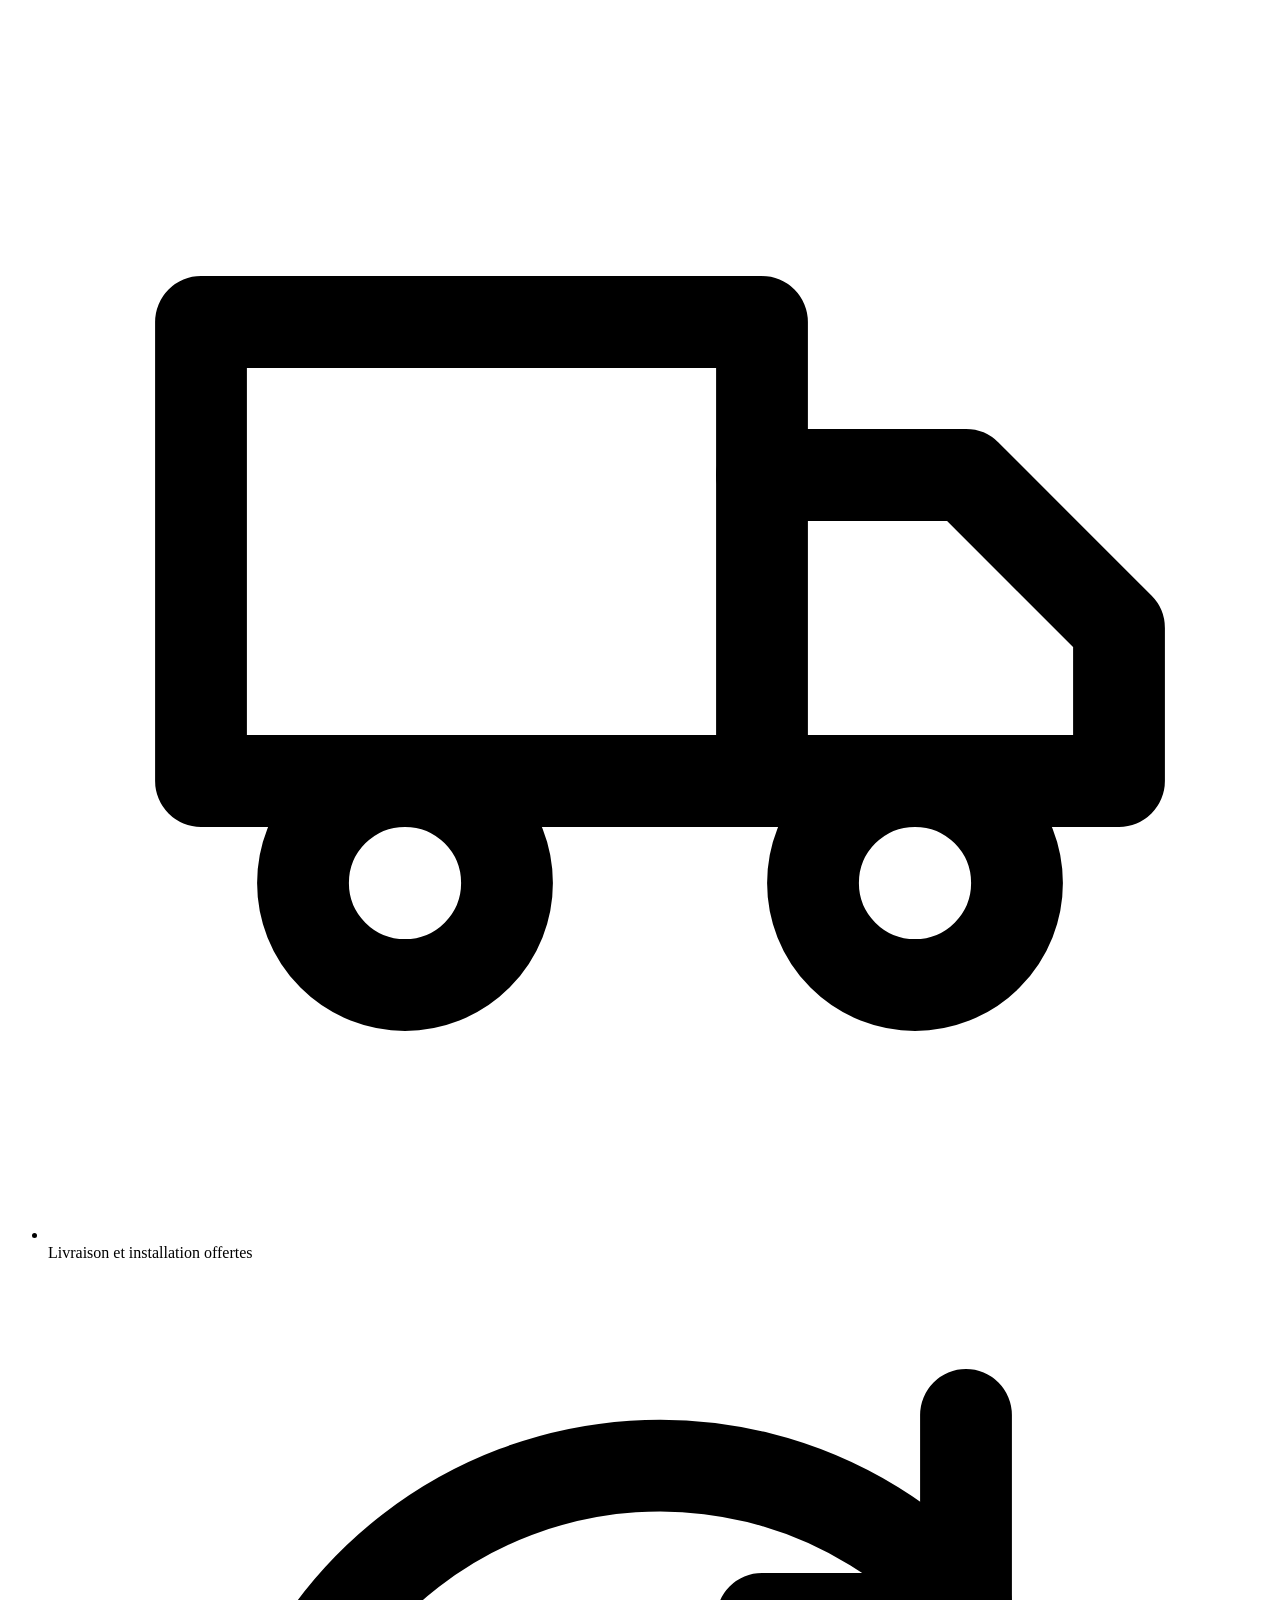
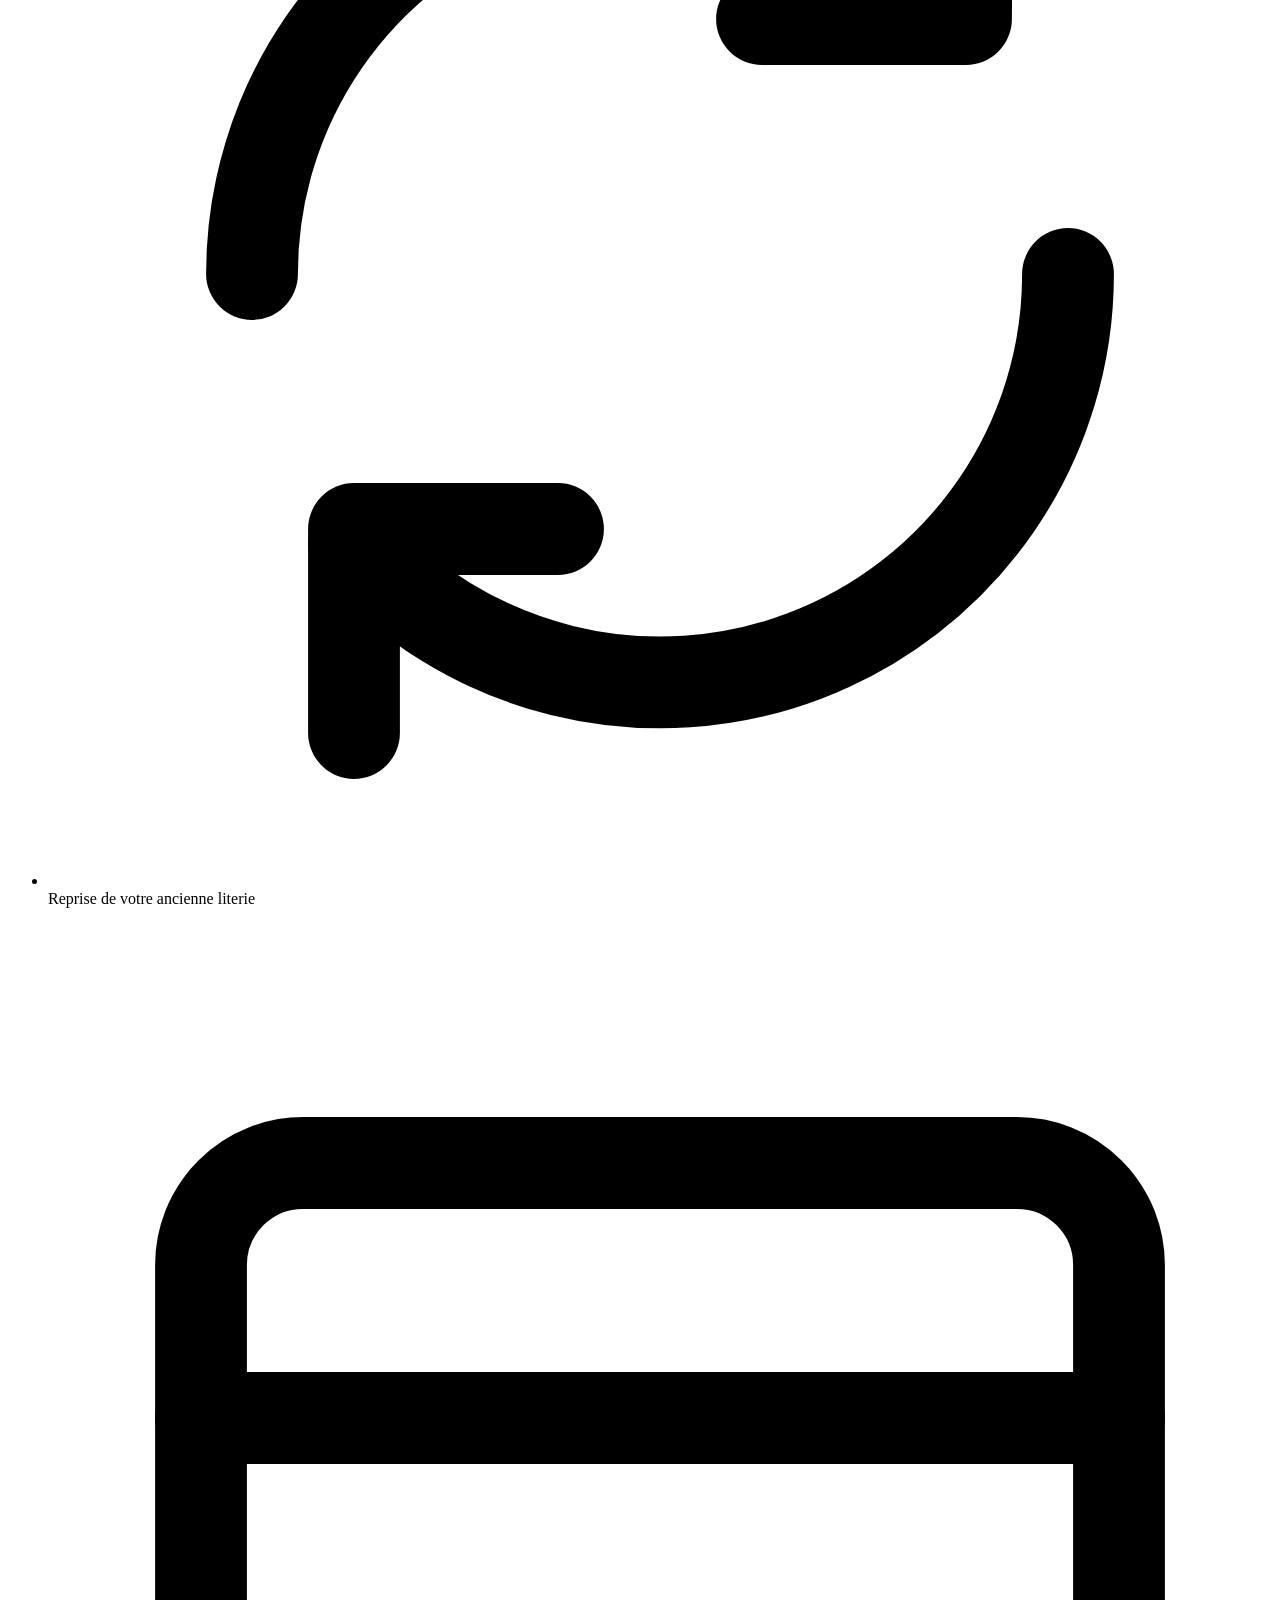
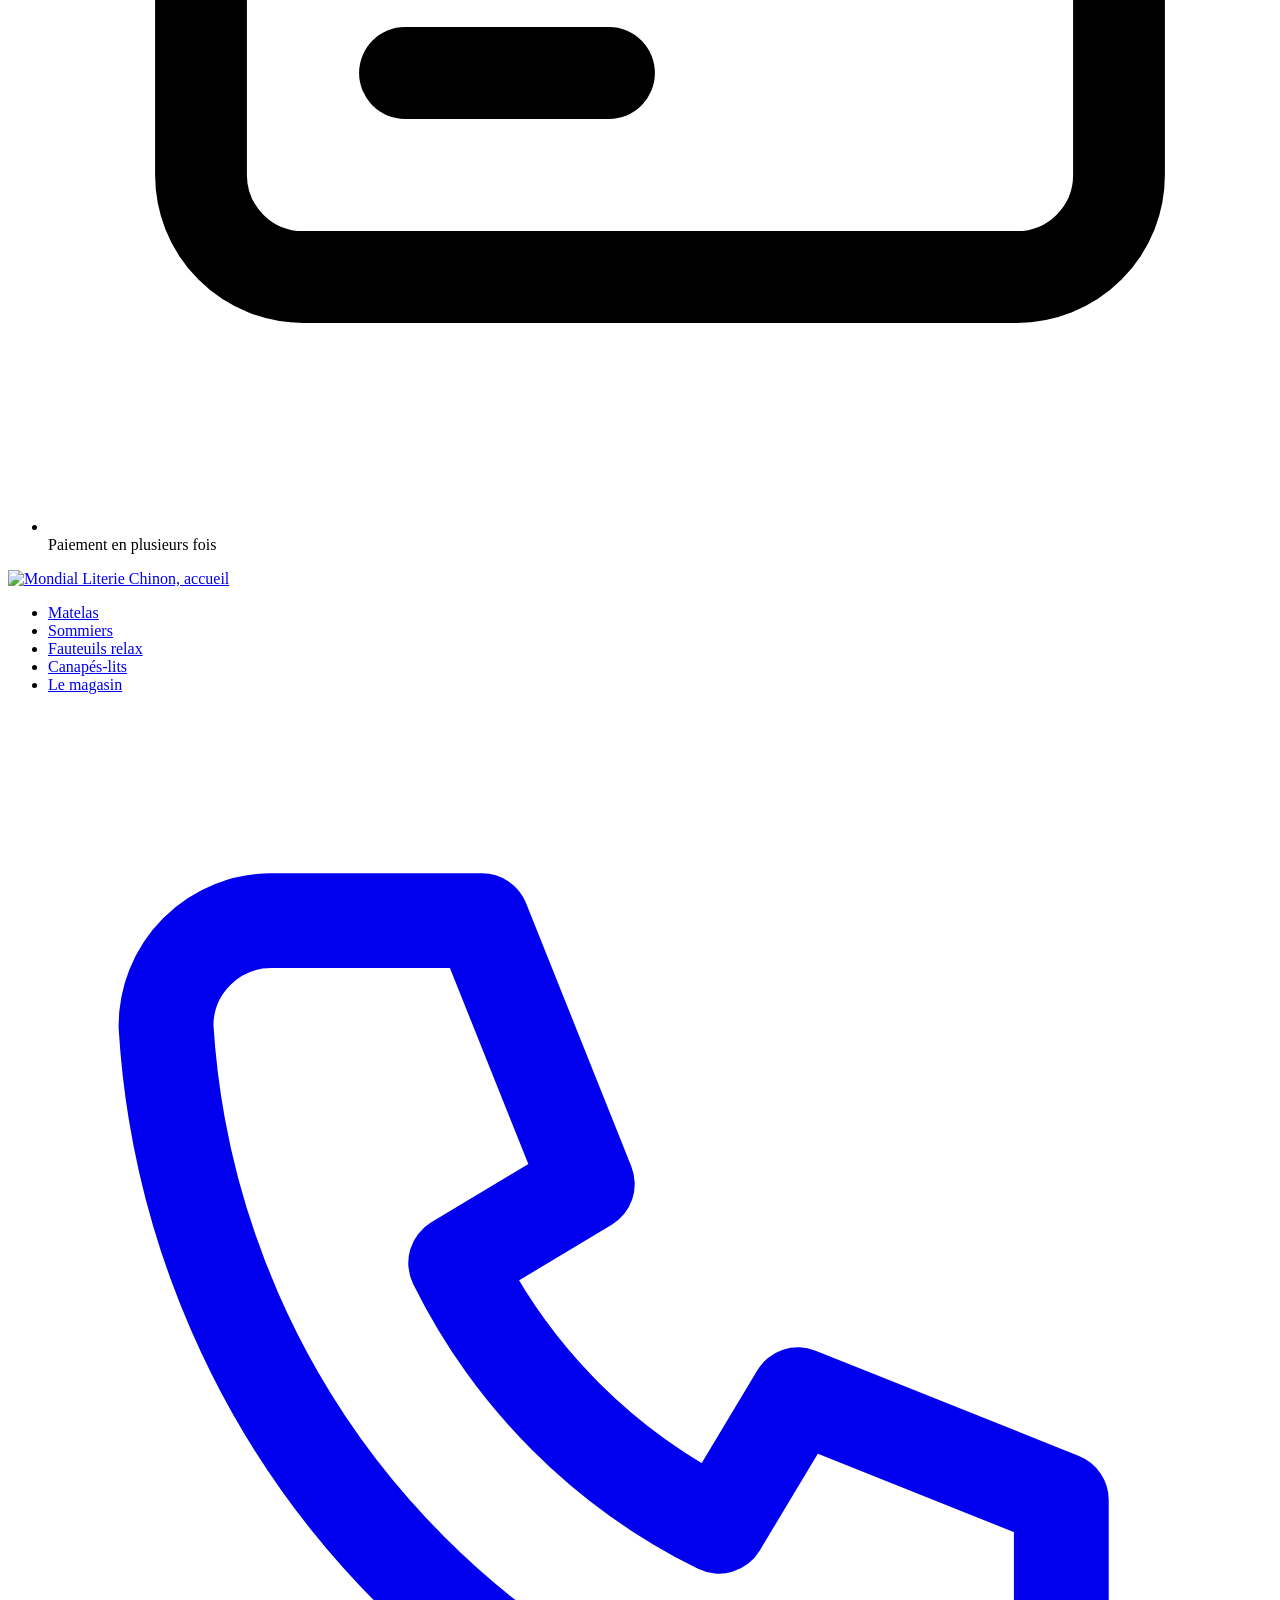
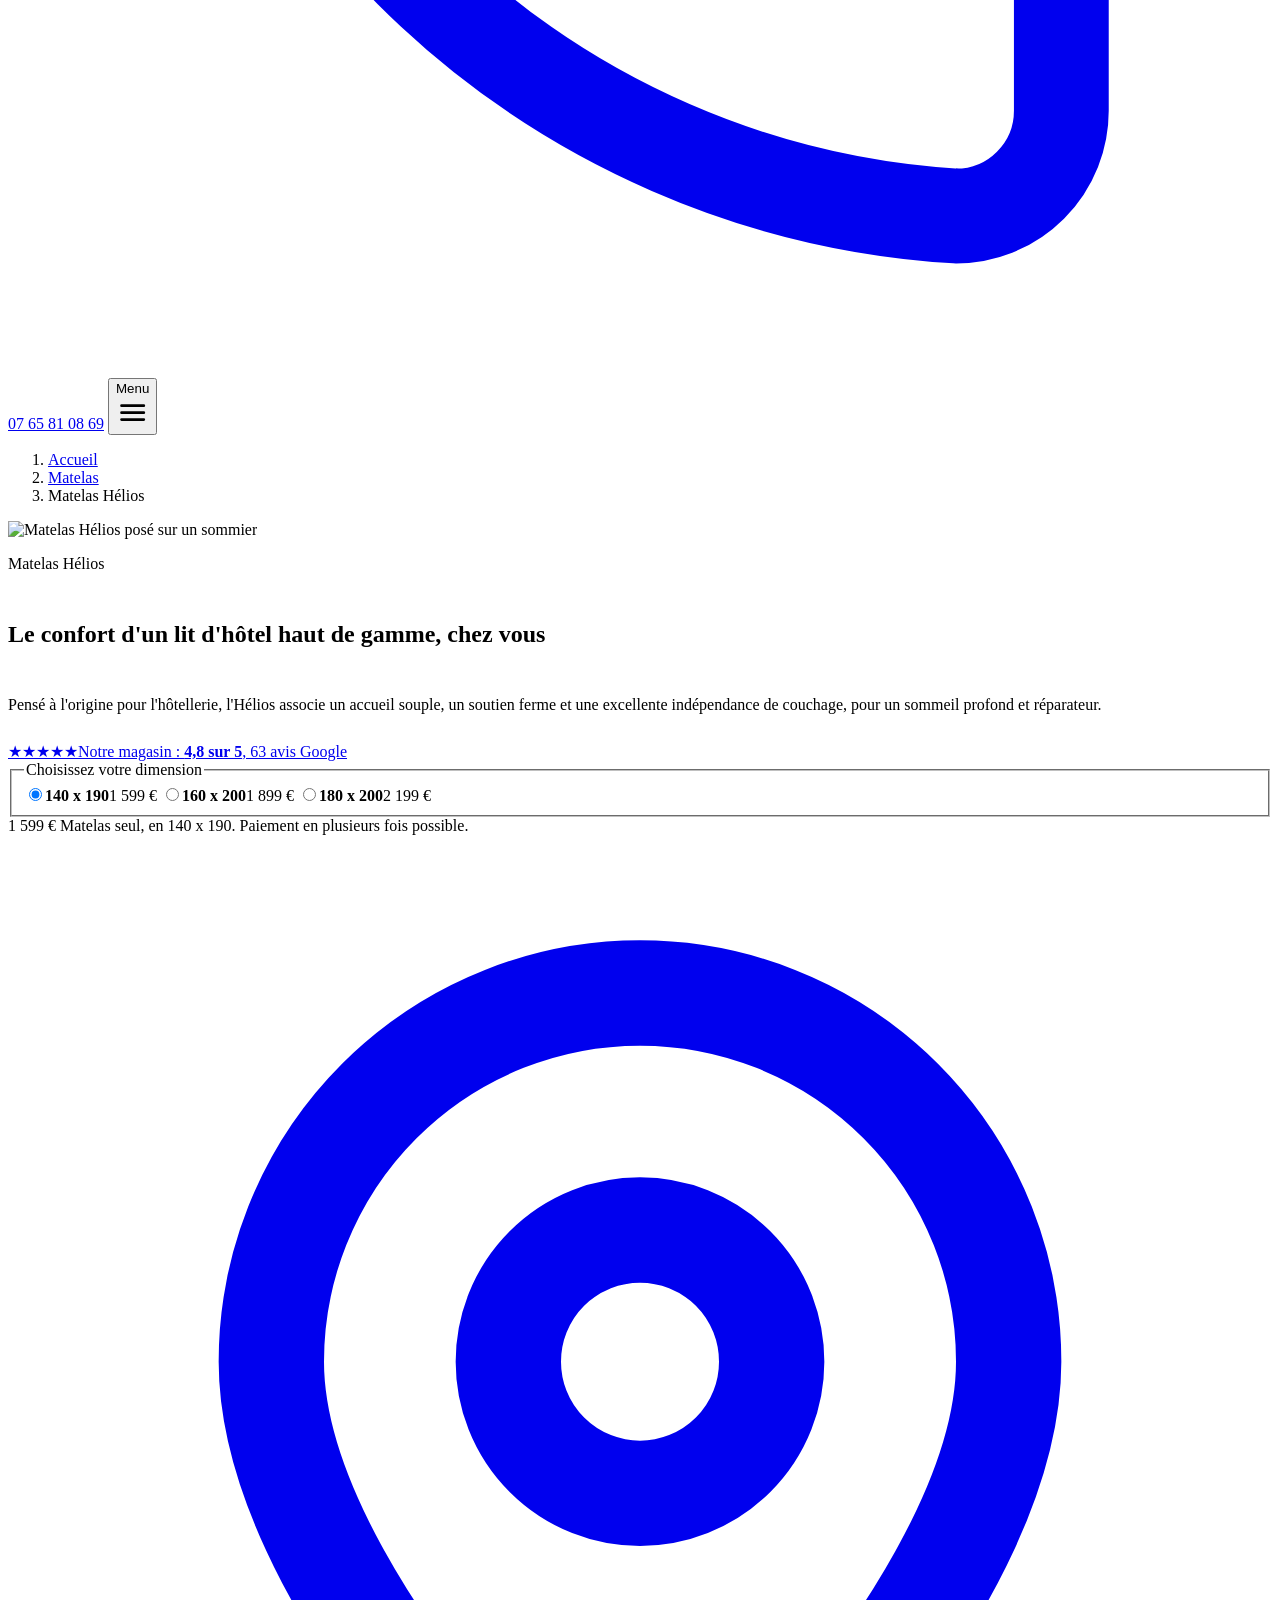
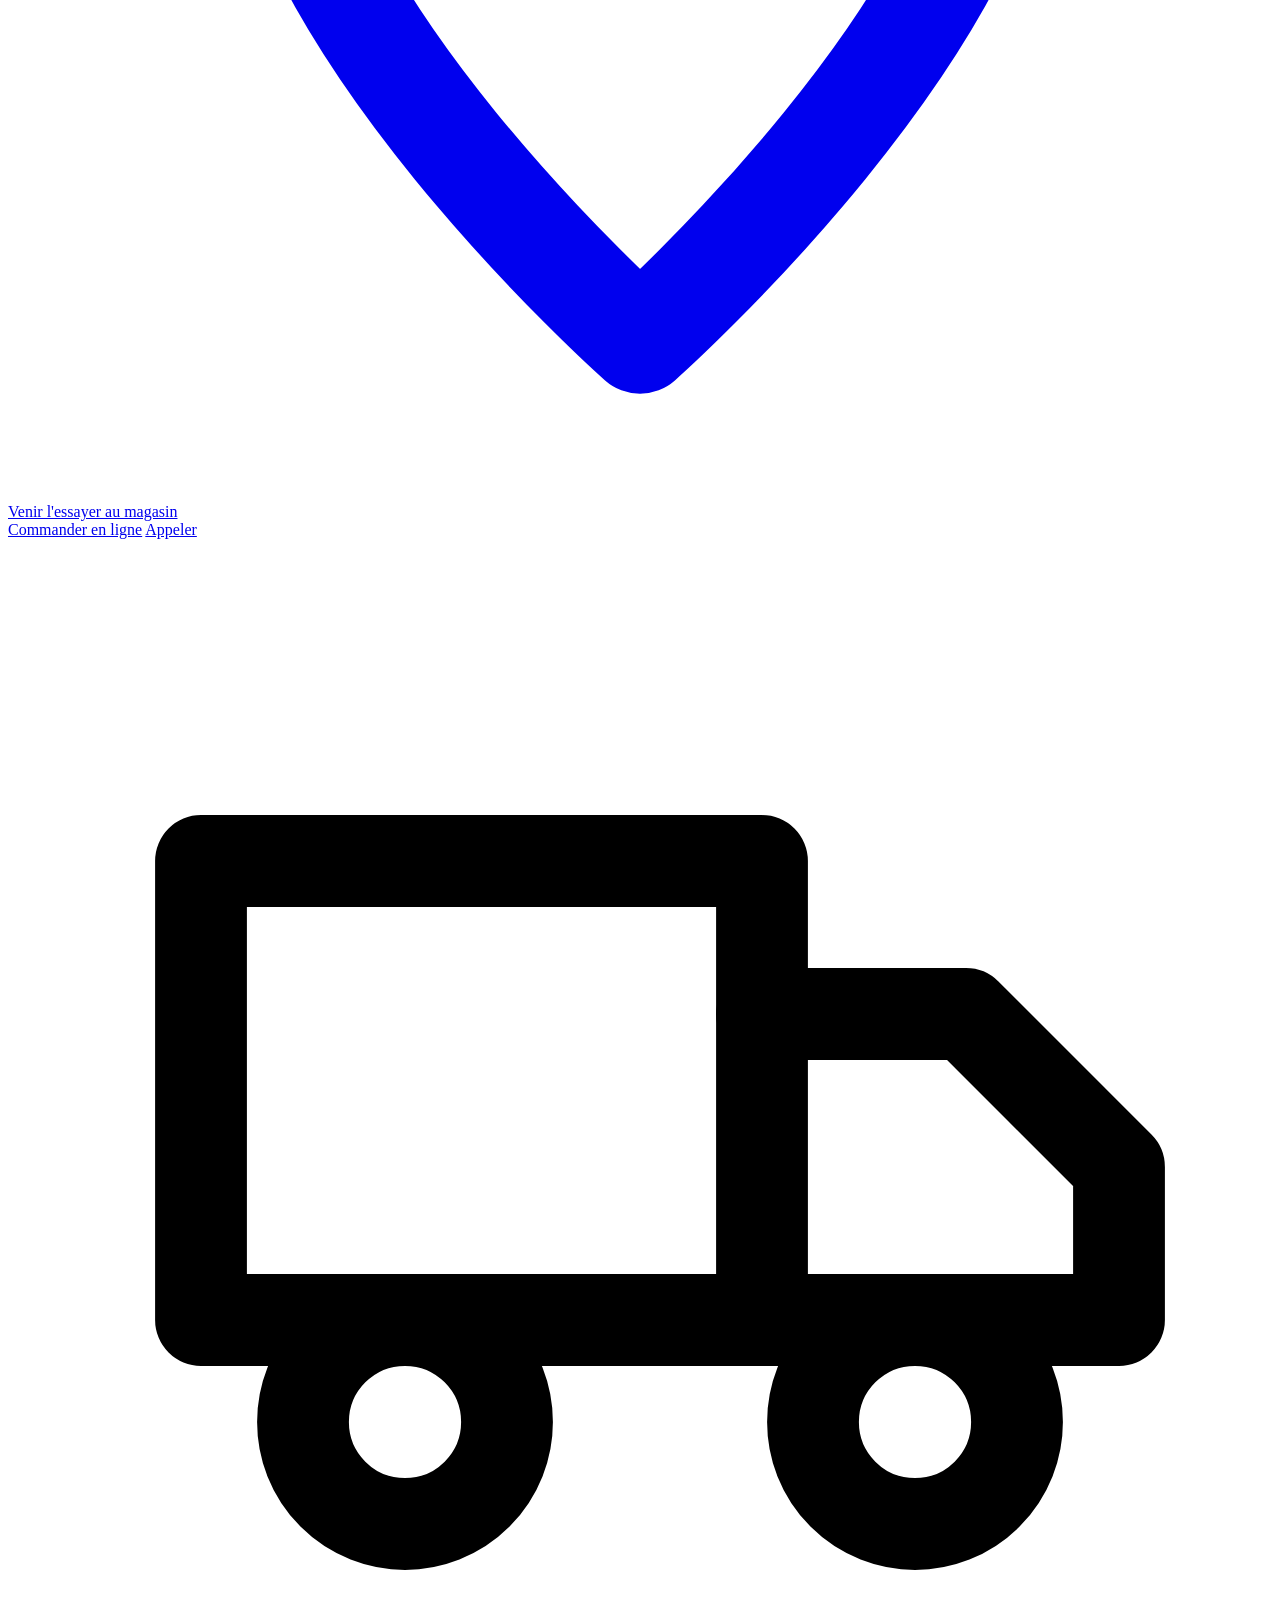
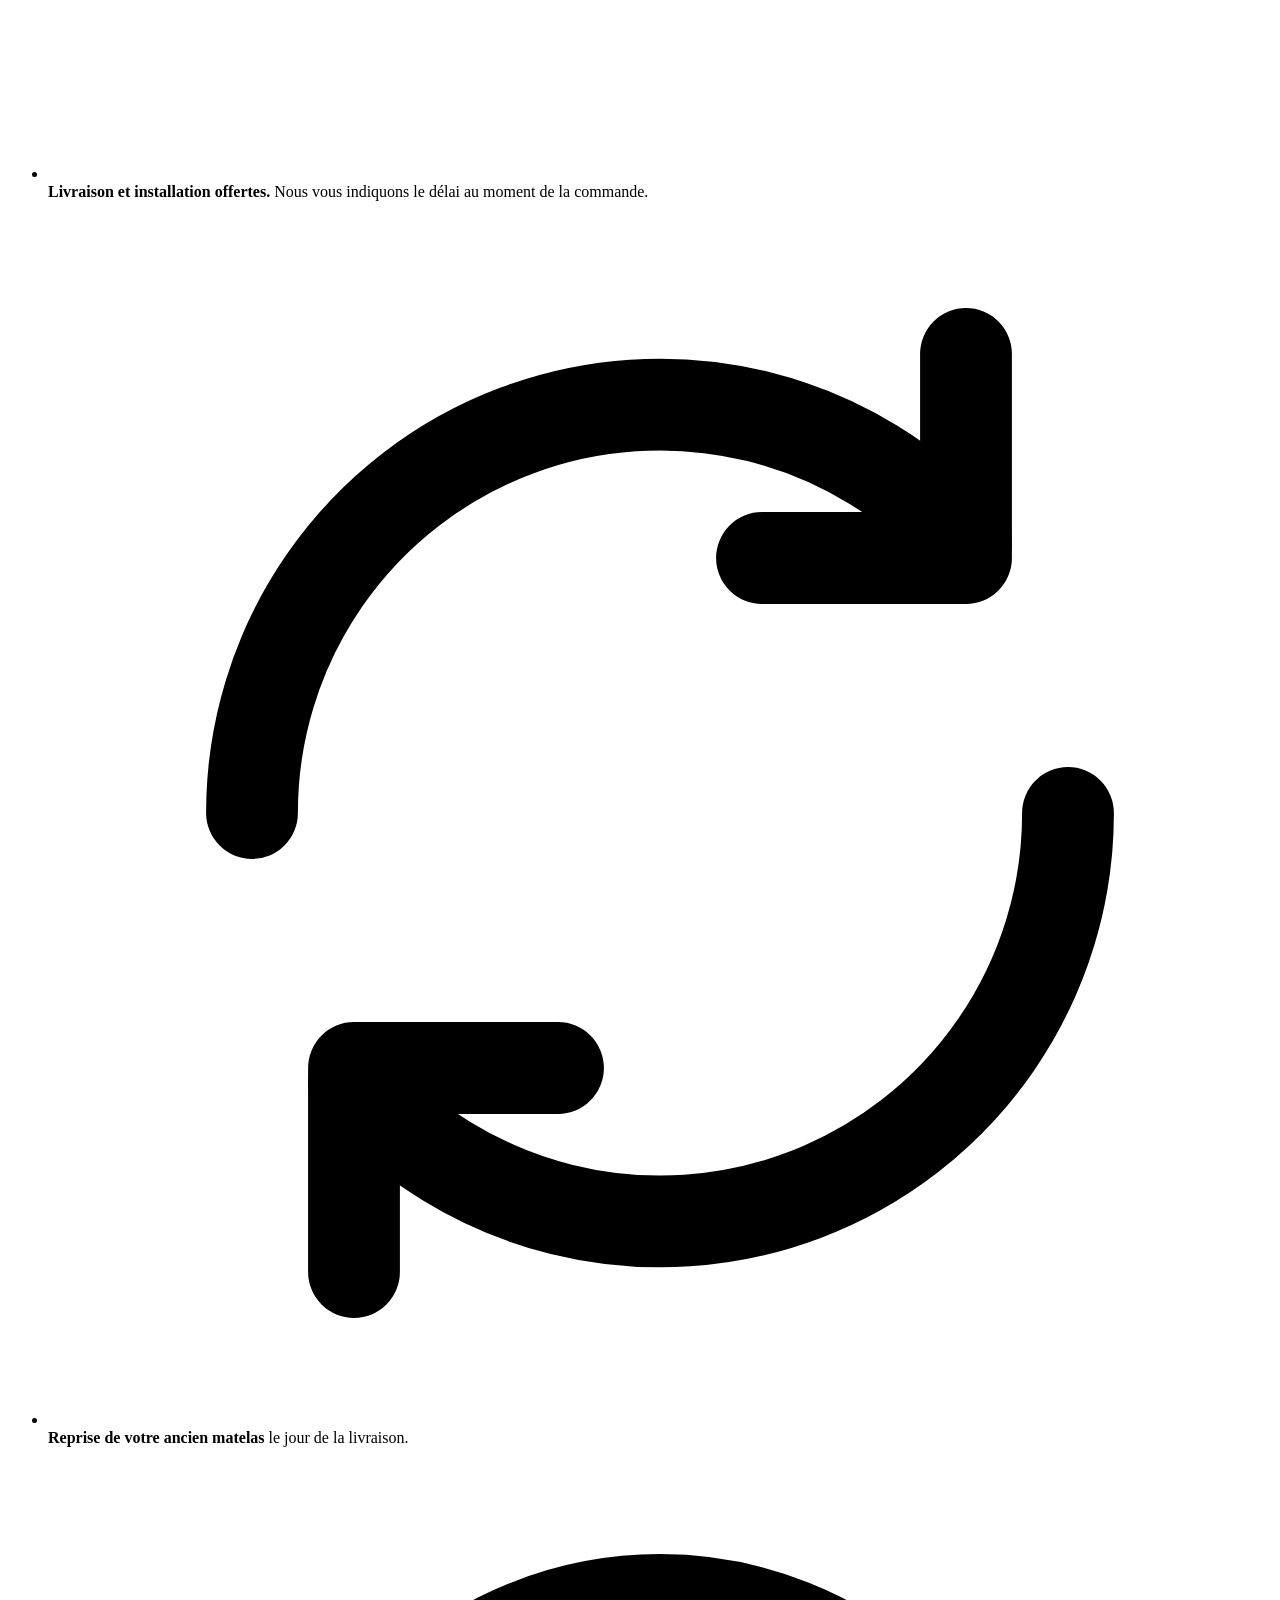
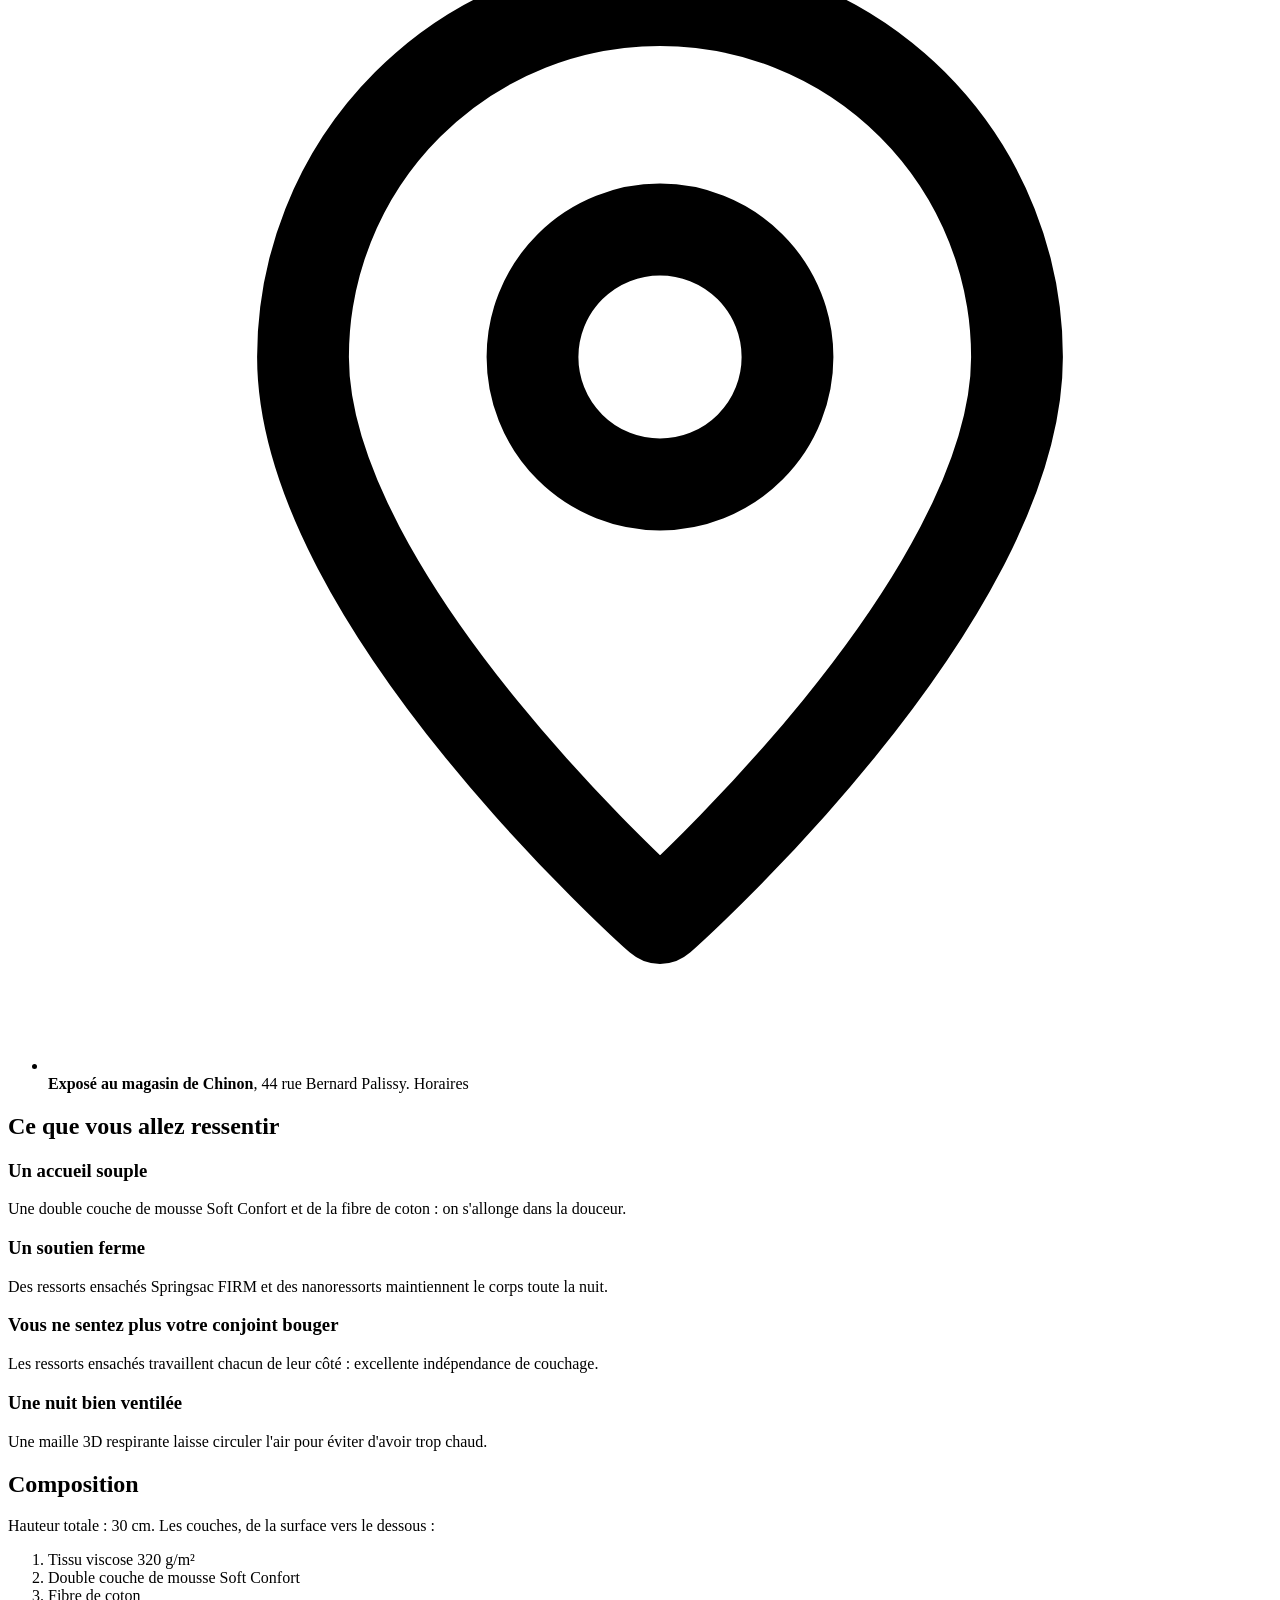
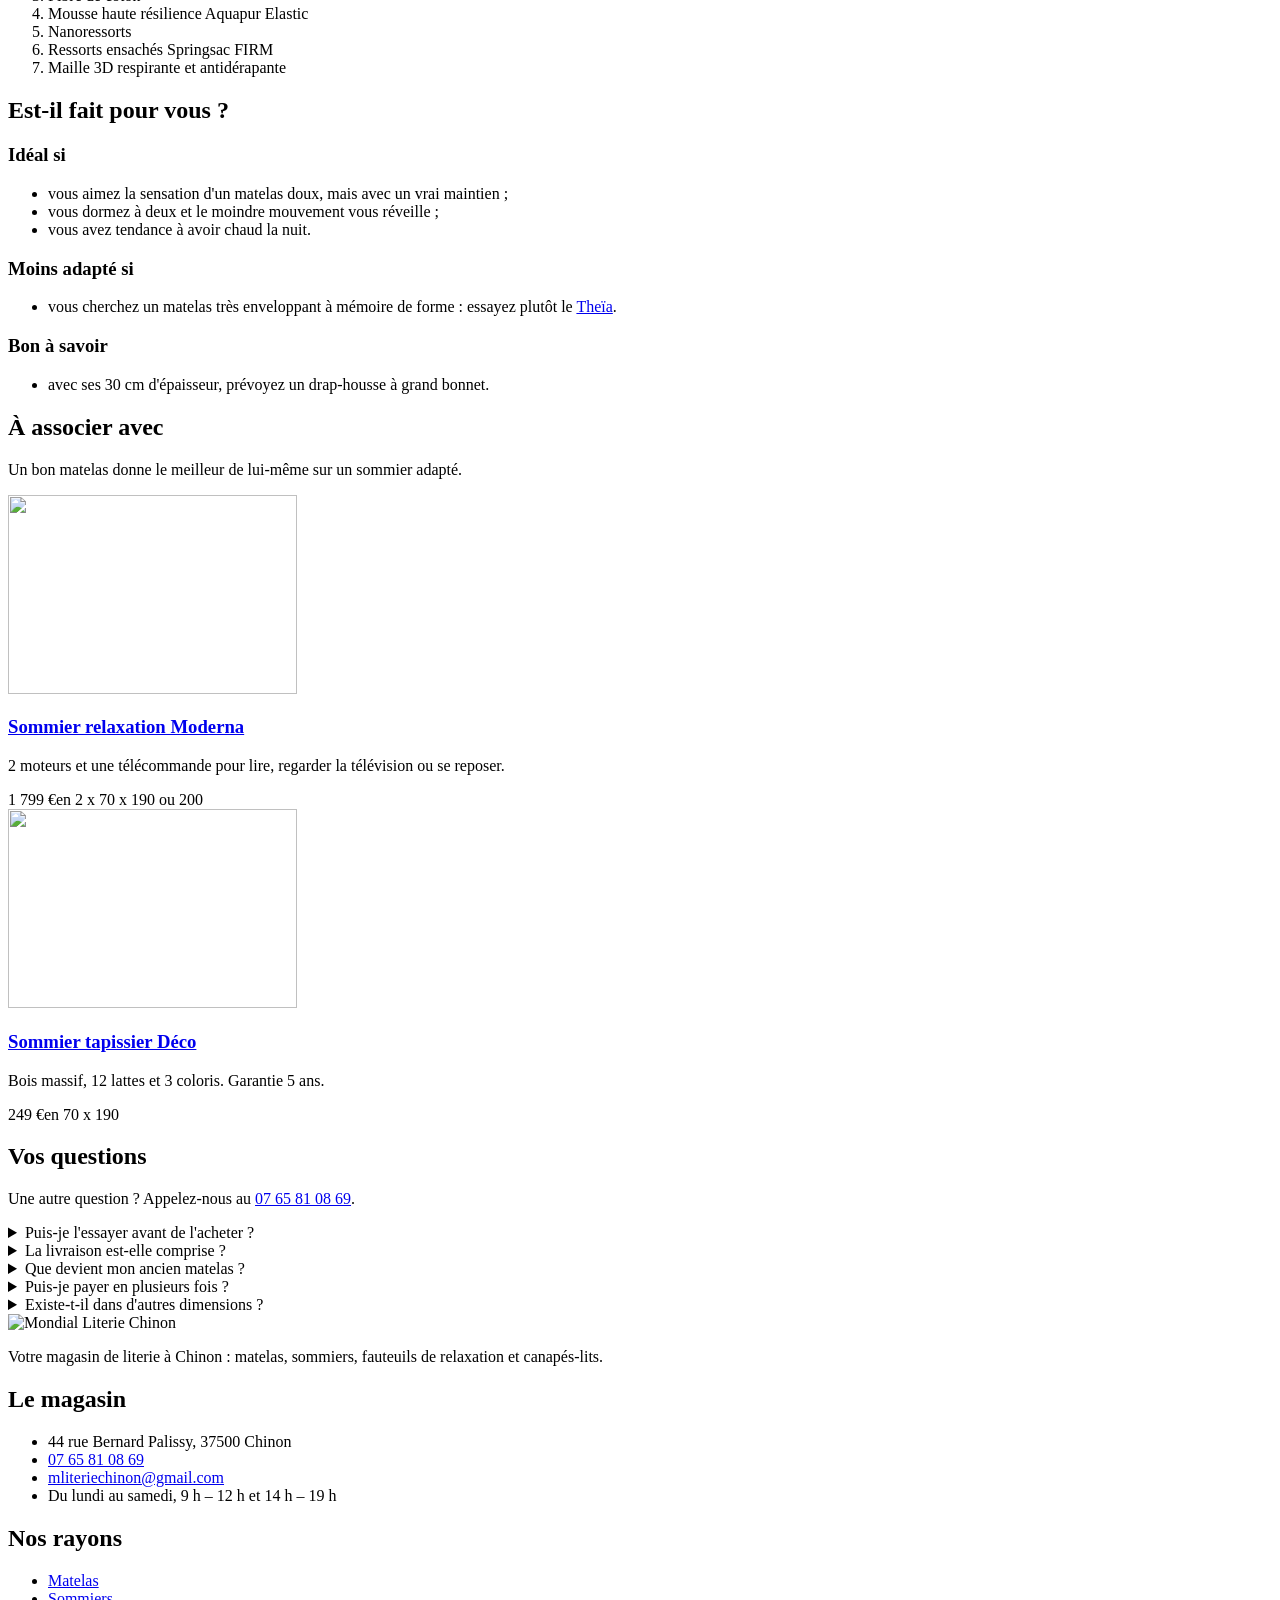
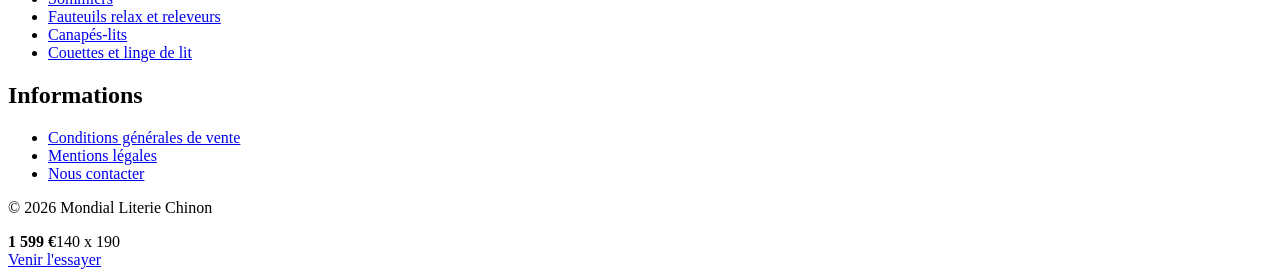
==== matelas-helios.html @ 8c37b0f3 "Add files via upload" ====
<!doctype html>
<html lang="fr">
<head>
  <meta charset="utf-8">
  <meta name="viewport" content="width=device-width, initial-scale=1">
  <meta name="robots" content="noindex, nofollow">
  <title>Matelas Hélios : le confort d'un lit d'hôtel, à essayer à Chinon | Mondial Literie Chinon</title>
  <meta name="description" content="Matelas Hélios à ressorts ensachés, 30 cm : accueil souple, soutien ferme, excellente indépendance de couchage. À essayer au magasin de Chinon, livraison et installation offertes.">
  <link rel="icon" href="https://www.mondial-literie.fr/modules/tvcmsmegamenu/views/img/icons/5d94aff6266bec62dc3b175588d42fe79841ee01_etoile_ml.png">
  <link rel="preconnect" href="https://fonts.googleapis.com">
  <link rel="preconnect" href="https://fonts.gstatic.com" crossorigin>
  <link href="https://fonts.googleapis.com/css2?family=Figtree:wght@400;500;600;700;800&display=swap" rel="stylesheet">
  <link rel="preload" as="image" href="https://www.mondial-literie.fr/79-large_default/helios.jpg">
  <link rel="stylesheet" href="assets/style.css">
</head>
<body>

<div class="bandeau">
  <ul>
    <li><svg viewBox="0 0 24 24" fill="none" stroke="currentColor" stroke-width="1.8" stroke-linecap="round" stroke-linejoin="round" aria-hidden="true"><path d="M3 6h11v9H3z"/><path d="M14 9h4l3 3v3h-7"/><circle cx="7" cy="17" r="2"/><circle cx="17" cy="17" r="2"/></svg>Livraison et installation offertes</li>
    <li><svg viewBox="0 0 24 24" fill="none" stroke="currentColor" stroke-width="1.8" stroke-linecap="round" stroke-linejoin="round" aria-hidden="true"><path d="M4 12a8 8 0 0 1 14-5.3"/><path d="M18 3v4h-4"/><path d="M20 12a8 8 0 0 1-14 5.3"/><path d="M6 21v-4h4"/></svg>Reprise de votre ancienne literie</li>
    <li><svg viewBox="0 0 24 24" fill="none" stroke="currentColor" stroke-width="1.8" stroke-linecap="round" stroke-linejoin="round" aria-hidden="true"><rect x="3" y="5" width="18" height="14" rx="2"/><path d="M3 10h18"/><path d="M7 15h4"/></svg>Paiement en plusieurs fois</li>
  </ul>
</div>

<header class="entete">
  <div class="conteneur">
    <a class="logo" href="index.html"><img src="https://www.mondial-literie.fr/img/logo-1766829111.jpg" alt="Mondial Literie Chinon, accueil" width="98" height="50"></a>
    <nav class="nav" id="nav-principale" aria-label="Navigation principale">
      <ul>
        <li><a href="matelas.html" aria-current="page">Matelas</a></li>
        <li><a href="index.html#univers">Sommiers</a></li>
        <li><a href="index.html#univers">Fauteuils relax</a></li>
        <li><a href="index.html#univers">Canapés-lits</a></li>
        <li><a href="index.html#magasin">Le magasin</a></li>
      </ul>
    </nav>
    <a class="entete__tel" href="tel:+33765810869"><svg viewBox="0 0 24 24" fill="none" stroke="currentColor" stroke-width="1.8" stroke-linecap="round" stroke-linejoin="round" aria-hidden="true"><path d="M5 4h4l2 5-2.5 1.5a11 11 0 0 0 5 5L15 13l5 2v4a2 2 0 0 1-2 2A16 16 0 0 1 3 6a2 2 0 0 1 2-2"/></svg>07 65 81 08 69</a>
    <button class="entete__menu" type="button" aria-expanded="false" aria-controls="nav-principale"><span class="sr-only">Menu</span><svg viewBox="0 0 24 24" fill="none" stroke="currentColor" stroke-width="2" stroke-linecap="round" aria-hidden="true"><path d="M4 7h16M4 12h16M4 17h16"/></svg></button>
  </div>
</header>

<main>
  <section class="fiche">
    <div class="conteneur">
      <nav class="fil" aria-label="Fil d'Ariane"><ol><li><a href="index.html">Accueil</a></li><li><a href="matelas.html">Matelas</a></li><li aria-current="page">Matelas Hélios</li></ol></nav>

      <div class="fiche__grille">
        <div class="fiche__visuel">
          <img src="https://www.mondial-literie.fr/79-large_default/helios.jpg" alt="Matelas Hélios posé sur un sommier" width="800" height="800" fetchpriority="high">
        </div>

        <div class="fiche__achat">
          <div style="display:grid; gap:12px">
            <p class="fiche__nom">Matelas Hélios</p>
            <h1>Le confort d'un lit d'hôtel haut de gamme, chez vous</h1>
            <p class="fiche__resume">Pensé à l'origine pour l'hôtellerie, l'Hélios associe un accueil souple, un soutien ferme et une excellente indépendance de couchage, pour un sommeil profond et réparateur.</p>
            <a class="note" href="https://www.google.com/maps/search/?api=1&amp;query=Mondial+Literie+Chinon&amp;query_place_id=ChIJGQJpkeFB_UcRWI64xJ6NoHA" target="_blank" rel="noopener"><span class="note__etoiles" aria-hidden="true">★★★★★</span><span>Notre magasin : <strong>4,8 sur 5</strong>, 63 avis Google</span></a>
          </div>

          <fieldset class="tailles">
            <legend>Choisissez votre dimension</legend>
            <div class="tailles__liste">
              <label><input type="radio" name="taille" value="140 x 190" data-prix="1 599 €" data-url="https://www.mondial-literie.fr/matelas/40-391-helios.html#/1-dimensions-140_x_190" checked><strong>140 x 190</strong><span>1&nbsp;599&nbsp;€</span></label>
              <label><input type="radio" name="taille" value="160 x 200" data-prix="1 899 €" data-url="https://www.mondial-literie.fr/matelas/40-392-helios.html#/14-dimensions-160_x_200"><strong>160 x 200</strong><span>1&nbsp;899&nbsp;€</span></label>
              <label><input type="radio" name="taille" value="180 x 200" data-prix="2 199 €" data-url="https://www.mondial-literie.fr/matelas/40-393-helios.html#/16-dimensions-180_x_200"><strong>180 x 200</strong><span>2&nbsp;199&nbsp;€</span></label>
            </div>
          </fieldset>

          <div class="fiche__prix">
            <span class="prix" data-prix-affiche>1&nbsp;599&nbsp;€</span>
            <span class="prix-mention">Matelas seul, en <span data-taille-affichee>140 x 190</span>. Paiement en plusieurs fois possible.</span>
          </div>

          <div class="fiche__actions">
            <a class="btn btn--etoile btn--plein" href="https://www.google.com/maps/search/?api=1&amp;query=Mondial+Literie+Chinon&amp;query_place_id=ChIJGQJpkeFB_UcRWI64xJ6NoHA" target="_blank" rel="noopener"><svg viewBox="0 0 24 24" fill="none" stroke="currentColor" stroke-width="2" stroke-linecap="round" stroke-linejoin="round" aria-hidden="true"><path d="M12 21s-7-6.2-7-11a7 7 0 0 1 14 0c0 4.8-7 11-7 11z"/><circle cx="12" cy="10" r="2.5"/></svg>Venir l'essayer au magasin</a>
            <div class="fiche__actions-ligne">
              <a class="btn btn--nuit" data-commander href="https://www.mondial-literie.fr/matelas/40-391-helios.html#/1-dimensions-140_x_190">Commander en ligne</a>
              <a class="btn btn--contour" href="tel:+33765810869">Appeler</a>
            </div>
          </div>

          <ul class="garanties">
            <li><svg viewBox="0 0 24 24" fill="none" stroke="currentColor" stroke-width="1.8" stroke-linecap="round" stroke-linejoin="round" aria-hidden="true"><path d="M3 6h11v9H3z"/><path d="M14 9h4l3 3v3h-7"/><circle cx="7" cy="17" r="2"/><circle cx="17" cy="17" r="2"/></svg><span><strong>Livraison et installation offertes.</strong> Nous vous indiquons le délai au moment de la commande.</span></li>
            <li><svg viewBox="0 0 24 24" fill="none" stroke="currentColor" stroke-width="1.8" stroke-linecap="round" stroke-linejoin="round" aria-hidden="true"><path d="M4 12a8 8 0 0 1 14-5.3"/><path d="M18 3v4h-4"/><path d="M20 12a8 8 0 0 1-14 5.3"/><path d="M6 21v-4h4"/></svg><span><strong>Reprise de votre ancien matelas</strong> le jour de la livraison.</span></li>
            <li><svg viewBox="0 0 24 24" fill="none" stroke="currentColor" stroke-width="1.8" stroke-linecap="round" stroke-linejoin="round" aria-hidden="true"><path d="M12 21s-7-6.2-7-11a7 7 0 0 1 14 0c0 4.8-7 11-7 11z"/><circle cx="12" cy="10" r="2.5"/></svg><span><strong>Exposé au magasin de Chinon</strong>, 44 rue Bernard Palissy. <span class="statut" data-statut>Horaires</span></span></li>
          </ul>
        </div>
      </div>
    </div>
  </section>

  <section class="section section--drap" aria-labelledby="titre-ressenti">
    <div class="conteneur">
      <div class="entete-section">
        <h2 id="titre-ressenti">Ce que vous allez ressentir</h2>
      </div>
      <div class="ressentis">
        <div class="ressenti">
          <h3>Un accueil souple</h3>
          <p>Une double couche de mousse Soft Confort et de la fibre de coton : on s'allonge dans la douceur.</p>
        </div>
        <div class="ressenti">
          <h3>Un soutien ferme</h3>
          <p>Des ressorts ensachés Springsac FIRM et des nanoressorts maintiennent le corps toute la nuit.</p>
        </div>
        <div class="ressenti">
          <h3>Vous ne sentez plus votre conjoint bouger</h3>
          <p>Les ressorts ensachés travaillent chacun de leur côté : excellente indépendance de couchage.</p>
        </div>
        <div class="ressenti">
          <h3>Une nuit bien ventilée</h3>
          <p>Une maille 3D respirante laisse circuler l'air pour éviter d'avoir trop chaud.</p>
        </div>
      </div>
    </div>
  </section>

  <section class="section" aria-labelledby="titre-compo">
    <div class="conteneur deux-colonnes">
      <div class="entete-section" style="margin-bottom:0">
        <h2 id="titre-compo">Composition</h2>
        <p class="intro">Hauteur totale : 30 cm. Les couches, de la surface vers le dessous :</p>
        <ol class="composition">
          <li>Tissu viscose 320 g/m²</li>
          <li>Double couche de mousse Soft Confort</li>
          <li>Fibre de coton</li>
          <li>Mousse haute résilience Aquapur Elastic</li>
          <li>Nanoressorts</li>
          <li>Ressorts ensachés Springsac FIRM</li>
          <li>Maille 3D respirante et antidérapante</li>
        </ol>
      </div>
      <div class="pour-qui">
        <h2>Est-il fait pour vous ?</h2>
        <h3>Idéal si</h3>
        <ul>
          <li>vous aimez la sensation d'un matelas doux, mais avec un vrai maintien ;</li>
          <li>vous dormez à deux et le moindre mouvement vous réveille ;</li>
          <li>vous avez tendance à avoir chaud la nuit.</li>
        </ul>
        <h3>Moins adapté si</h3>
        <ul>
          <li>vous cherchez un matelas très enveloppant à mémoire de forme : essayez plutôt le <a href="matelas.html#theia">Theïa</a>.</li>
        </ul>
        <h3>Bon à savoir</h3>
        <ul>
          <li>avec ses 30 cm d'épaisseur, prévoyez un drap-housse à grand bonnet.</li>
        </ul>
      </div>
    </div>
  </section>

  <section class="section section--drap" aria-labelledby="titre-associer">
    <div class="conteneur">
      <div class="entete-section">
        <h2 id="titre-associer">À associer avec</h2>
        <p class="intro">Un bon matelas donne le meilleur de lui-même sur un sommier adapté.</p>
      </div>
      <div class="grille-produits">
        <article class="produit">
          <div class="produit__image"><img src="https://www.mondial-literie.fr/110-home_default/sommier-relaxation-moderna.jpg" alt="" width="289" height="199" loading="lazy"></div>
          <div class="produit__corps">
            <h3 class="produit__nom"><a href="https://www.mondial-literie.fr/sommiers/48-503-sommier-relaxation-moderna.html">Sommier relaxation Moderna</a></h3>
            <p class="produit__accroche">2 moteurs et une télécommande pour lire, regarder la télévision ou se reposer.</p>
            <div class="produit__prix"><span class="prix">1&nbsp;799&nbsp;€</span><span class="prix-mention">en 2 x 70 x 190 ou 200</span></div>
          </div>
        </article>
        <article class="produit">
          <div class="produit__image"><img src="https://www.mondial-literie.fr/13-home_default/sommier-tapissier-deco-ht13-sable-gris-ou-anthracite.jpg" alt="" width="289" height="199" loading="lazy"></div>
          <div class="produit__corps">
            <h3 class="produit__nom"><a href="https://www.mondial-literie.fr/accueil/6-43-sommier-tapissier-deco-ht13-sable-gris-ou-anthracite.html">Sommier tapissier Déco</a></h3>
            <p class="produit__accroche">Bois massif, 12 lattes et 3 coloris. Garantie 5 ans.</p>
            <div class="produit__prix"><span class="prix">249&nbsp;€</span><span class="prix-mention">en 70 x 190</span></div>
          </div>
        </article>
      </div>
    </div>
  </section>

  <section class="section" aria-labelledby="titre-faq">
    <div class="conteneur deux-colonnes">
      <div class="entete-section">
        <h2 id="titre-faq">Vos questions</h2>
        <p class="intro">Une autre question ? Appelez-nous au <a href="tel:+33765810869">07 65 81 08 69</a>.</p>
      </div>
      <div class="faq">
        <details>
          <summary>Puis-je l'essayer avant de l'acheter ?</summary>
          <p>Oui, l'Hélios est exposé dans notre magasin de Chinon. Allongez-vous dessus aussi longtemps que vous le souhaitez, dans votre position habituelle.</p>
        </details>
        <details>
          <summary>La livraison est-elle comprise ?</summary>
          <p>Oui : la livraison et l'installation chez vous sont offertes. Nous vous indiquons le délai au moment de la commande.</p>
        </details>
        <details>
          <summary>Que devient mon ancien matelas ?</summary>
          <p>Nous le reprenons le jour de la livraison. Vous n'avez rien à porter ni à jeter.</p>
        </details>
        <details>
          <summary>Puis-je payer en plusieurs fois ?</summary>
          <p>Oui. Demandez-nous les modalités au magasin ou par téléphone.</p>
        </details>
        <details>
          <summary>Existe-t-il dans d'autres dimensions ?</summary>
          <p>L'Hélios est proposé en 140 x 190, 160 x 200 et 180 x 200. Pour une autre dimension, appelez-nous : nous vous dirons ce qui est possible.</p>
        </details>
      </div>
    </div>
  </section>
</main>

<footer class="pied">
  <div class="conteneur">
    <div class="pied__grille">
      <div>
        <div class="pied__logo"><img src="https://www.mondial-literie.fr/img/logo-1766829111.jpg" alt="Mondial Literie Chinon" width="86" height="44" loading="lazy"></div>
        <p>Votre magasin de literie à Chinon : matelas, sommiers, fauteuils de relaxation et canapés-lits.</p>
      </div>
      <div>
        <h2>Le magasin</h2>
        <ul>
          <li>44 rue Bernard Palissy, 37500 Chinon</li>
          <li><a href="tel:+33765810869">07 65 81 08 69</a></li>
          <li><a href="mailto:mliteriechinon@gmail.com">mliteriechinon@gmail.com</a></li>
          <li>Du lundi au samedi, 9 h – 12 h et 14 h – 19 h</li>
        </ul>
      </div>
      <div>
        <h2>Nos rayons</h2>
        <ul>
          <li><a href="matelas.html">Matelas</a></li>
          <li><a href="https://www.mondial-literie.fr/4-sommiers">Sommiers</a></li>
          <li><a href="https://www.mondial-literie.fr/8-fauteuil-relax-releveur">Fauteuils relax et releveurs</a></li>
          <li><a href="https://www.mondial-literie.fr/7-canapes-lit-convertibles">Canapés-lits</a></li>
          <li><a href="https://www.mondial-literie.fr/11-couette-linge-de-lit">Couettes et linge de lit</a></li>
        </ul>
      </div>
      <div>
        <h2>Informations</h2>
        <ul>
          <li><a href="https://www.mondial-literie.fr/content/3-cgv">Conditions générales de vente</a></li>
          <li><a href="https://www.mondial-literie.fr/content/2-mentions-legales">Mentions légales</a></li>
          <li><a href="https://www.mondial-literie.fr/nous-contacter">Nous contacter</a></li>
        </ul>
      </div>
    </div>
    <p class="pied__bas">© 2026 Mondial Literie Chinon</p>
  </div>
</footer>

<div class="barre-mobile">
  <div class="barre-mobile__prix"><strong data-prix-affiche>1&nbsp;599&nbsp;€</strong><span data-taille-affichee>140 x 190</span></div>
  <a class="btn btn--etoile" href="https://www.google.com/maps/search/?api=1&amp;query=Mondial+Literie+Chinon&amp;query_place_id=ChIJGQJpkeFB_UcRWI64xJ6NoHA" target="_blank" rel="noopener">Venir l'essayer</a>
</div>

<script src="assets/app.js" defer></script>
</body>
</html>
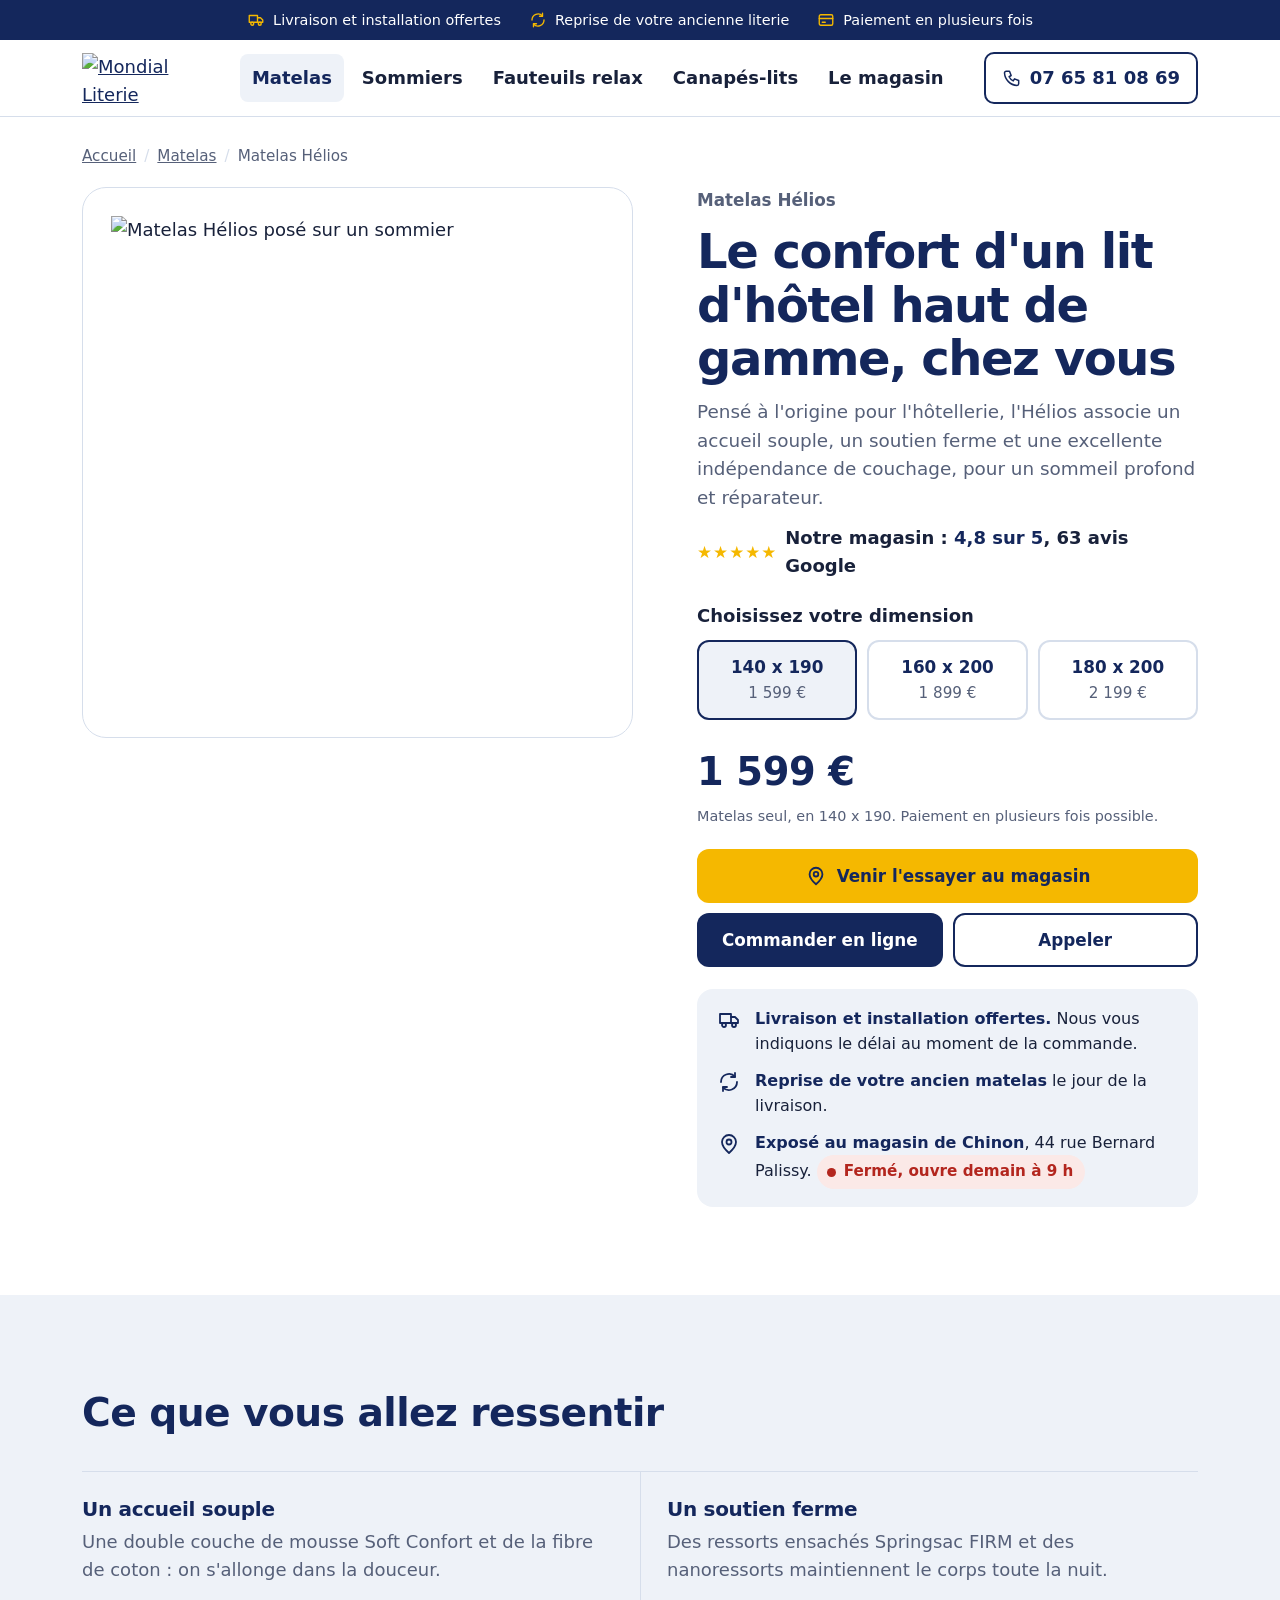
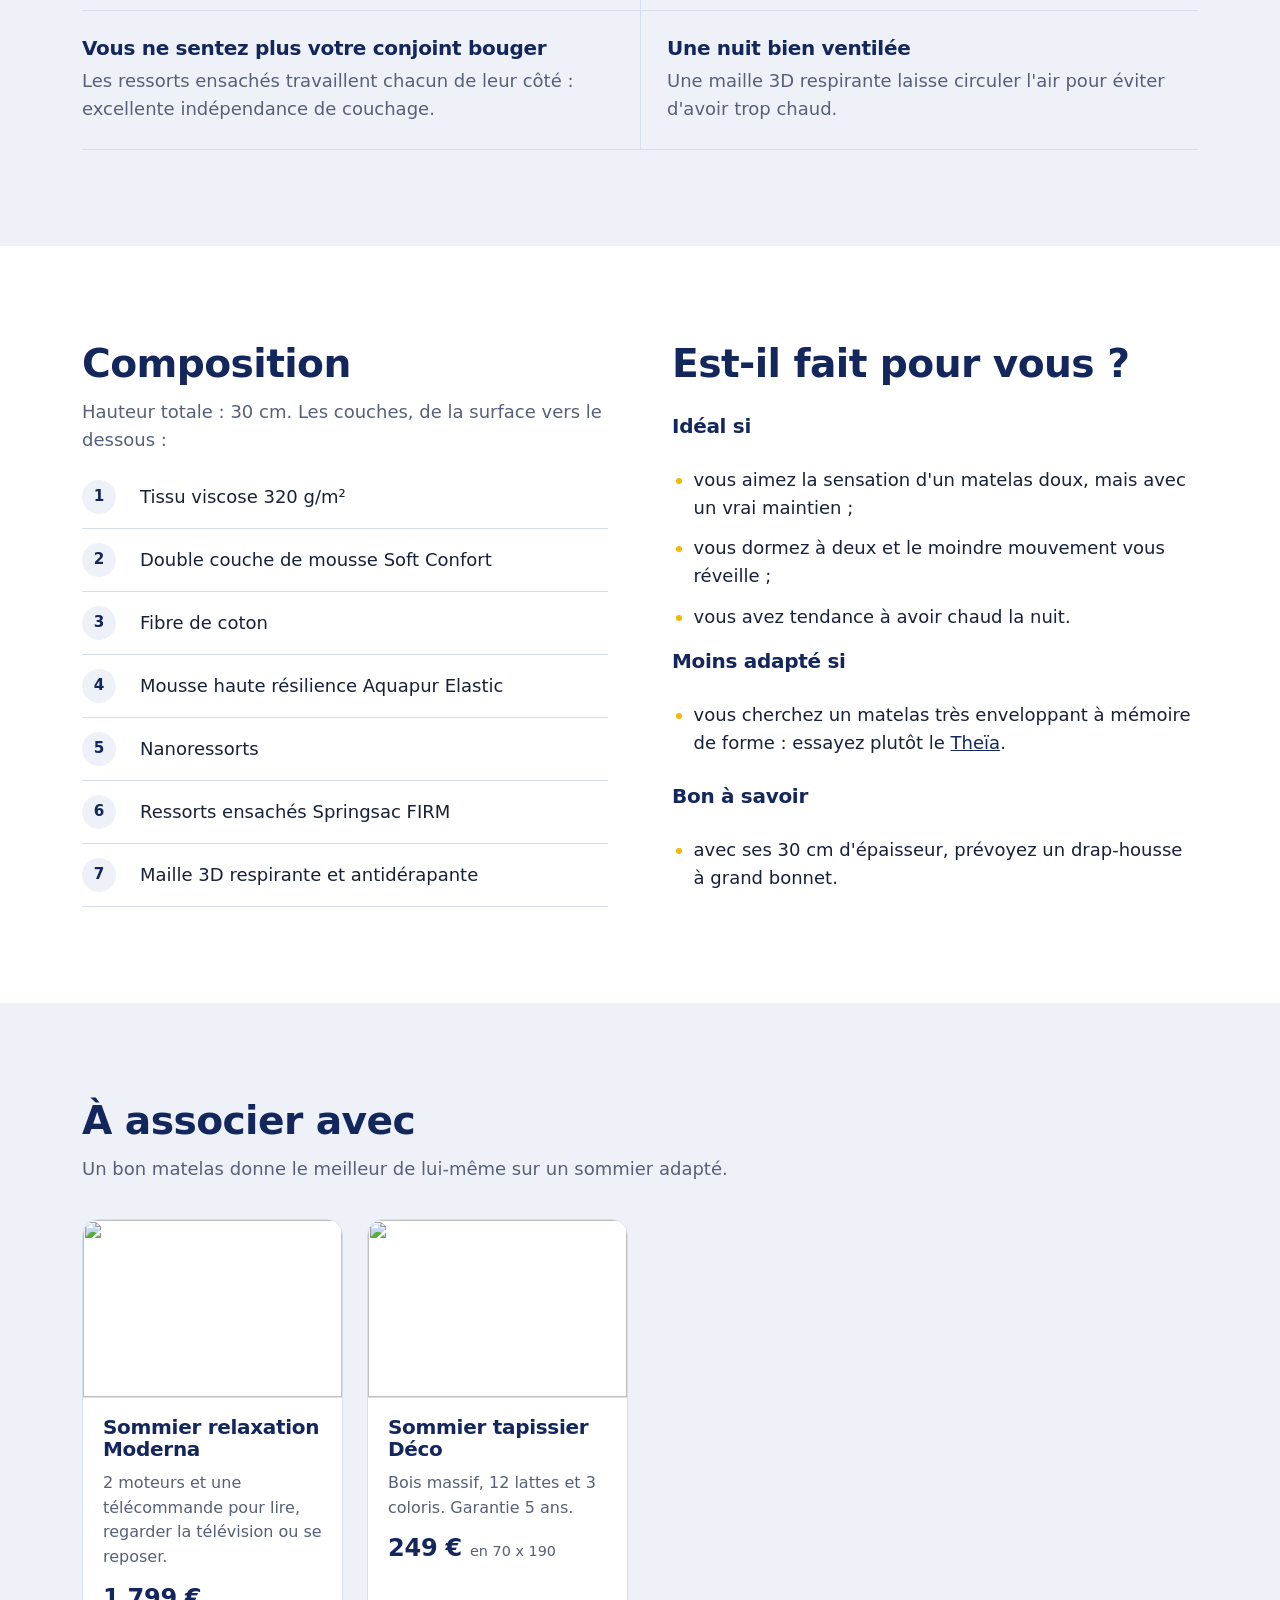
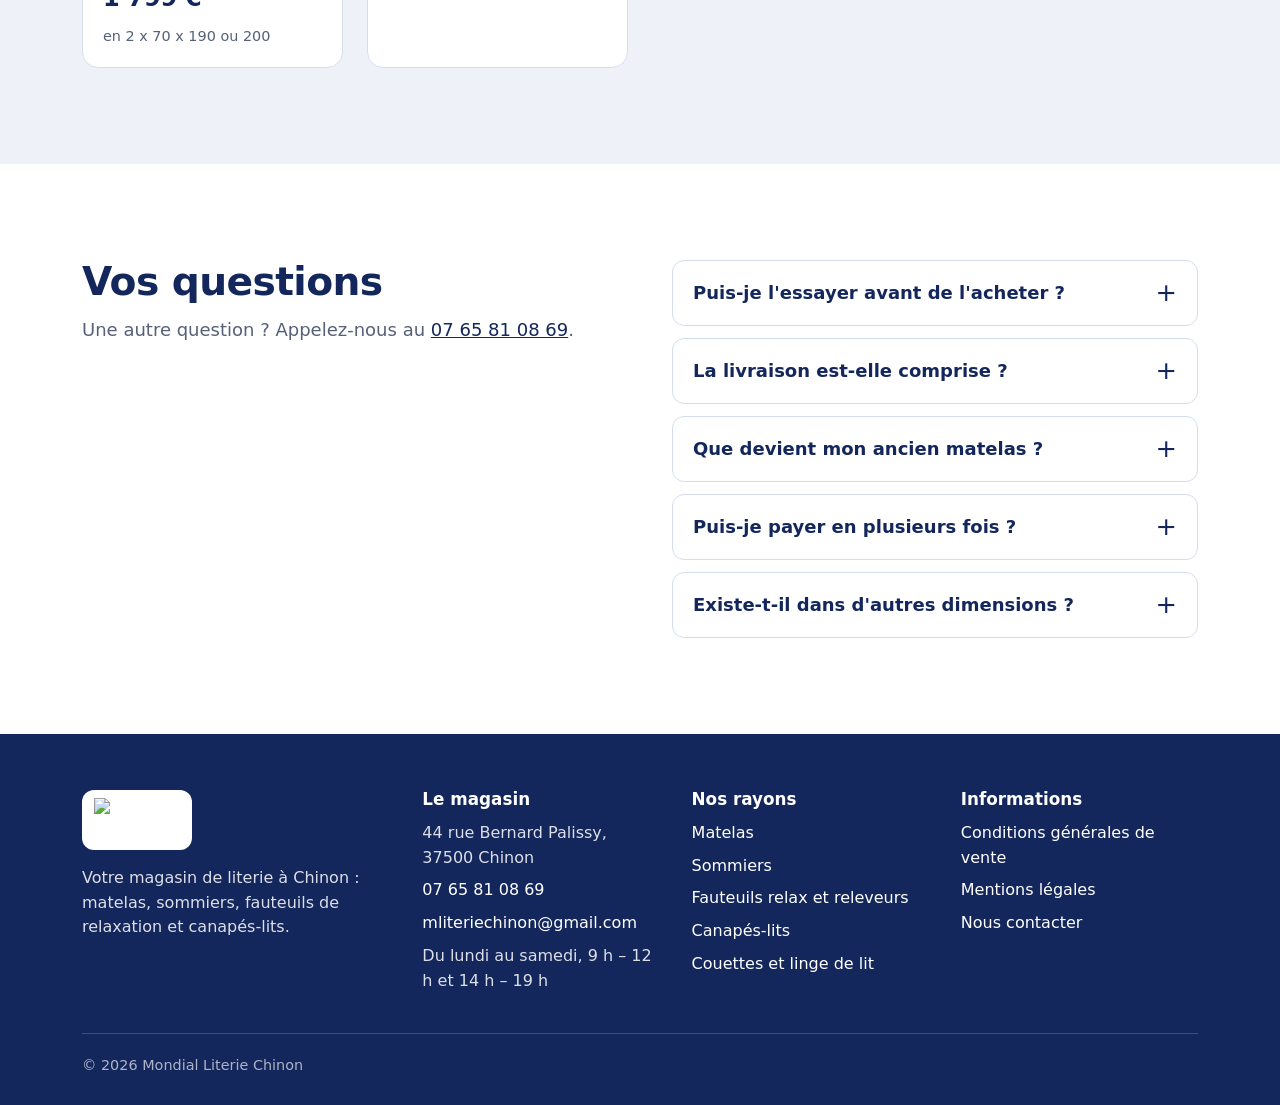
==== commit acb3c659: "Add files via upload" ====
--- a/matelas-helios.html
+++ b/matelas-helios.html
@@ -11,7 +11,512 @@
   <link rel="preconnect" href="https://fonts.gstatic.com" crossorigin>
   <link href="https://fonts.googleapis.com/css2?family=Figtree:wght@400;500;600;700;800&display=swap" rel="stylesheet">
   <link rel="preload" as="image" href="https://www.mondial-literie.fr/79-large_default/helios.jpg">
-  <link rel="stylesheet" href="assets/style.css">
+  <style>
+/* Mondial Literie Chinon — feuille de style unique */
+
+:root {
+  --nuit: #14275c;
+  --nuit-2: #1e3678;
+  --etoile: #f5b800;
+  --etoile-fonce: #dca400;
+  --drap: #eef2f8;
+  --encre: #18213a;
+  --ardoise: #566079;
+  --trait: #d6deeb;
+  --blanc: #ffffff;
+  --ouvert: #17794a;
+  --ferme: #b3261e;
+  --r-s: 10px;
+  --r-m: 16px;
+  --r-l: 24px;
+  --largeur: 1180px;
+  --gouttiere: clamp(16px, 4vw, 32px);
+}
+
+*,
+*::before,
+*::after { box-sizing: border-box; }
+
+html { scroll-behavior: smooth; }
+[id], [tabindex="-1"] { scroll-margin-top: 110px; }
+@media (prefers-reduced-motion: reduce) {
+  html { scroll-behavior: auto; }
+  * { transition: none !important; animation: none !important; }
+}
+
+body {
+  margin: 0;
+  font-family: "Figtree", system-ui, -apple-system, "Segoe UI", sans-serif;
+  font-size: 18px;
+  line-height: 1.55;
+  color: var(--encre);
+  background: var(--blanc);
+  -webkit-font-smoothing: antialiased;
+}
+
+img { max-width: 100%; height: auto; display: block; }
+.grille-produits > *, .univers > *, .services > *, .guide__questions > *, .etapes > * { min-width: 0; }
+a { color: var(--nuit); }
+a:hover { color: var(--nuit-2); }
+
+:focus-visible {
+  outline: 3px solid var(--etoile);
+  outline-offset: 3px;
+  border-radius: 4px;
+}
+
+.sr-only {
+  position: absolute; width: 1px; height: 1px; padding: 0; margin: -1px;
+  overflow: hidden; clip: rect(0 0 0 0); white-space: nowrap; border: 0;
+}
+
+.conteneur {
+  width: 100%;
+  max-width: var(--largeur);
+  margin: 0 auto;
+  padding: 0 var(--gouttiere);
+}
+
+/* ---------- Titres ---------- */
+h1, h2, h3 { color: var(--nuit); line-height: 1.12; margin: 0; letter-spacing: -0.015em; }
+h1 { font-size: clamp(2.3rem, 5.2vw, 4.1rem); font-weight: 800; letter-spacing: -0.03em; }
+h2 { font-size: clamp(1.75rem, 3.2vw, 2.45rem); font-weight: 800; }
+h3 { font-size: 1.25rem; font-weight: 700; }
+p { margin: 0; }
+
+.intro { color: var(--ardoise); font-size: 1.125rem; max-width: 60ch; }
+.entete-section { display: grid; gap: 12px; margin-bottom: 36px; align-content: start; }
+.entete-section--ligne {
+  display: flex; flex-wrap: wrap; align-items: end; justify-content: space-between; gap: 16px;
+}
+
+/* ---------- Boutons ---------- */
+.btn {
+  display: inline-flex; align-items: center; justify-content: center; gap: 10px;
+  min-height: 54px; padding: 0 26px;
+  border-radius: 12px; border: 2px solid transparent;
+  font: inherit; font-weight: 700; font-size: 1.05rem;
+  text-decoration: none; cursor: pointer;
+  transition: background-color .15s ease, border-color .15s ease;
+}
+.btn svg { width: 22px; height: 22px; flex: none; }
+.btn--etoile { background: var(--etoile); color: var(--nuit); }
+.btn--etoile:hover { background: var(--etoile-fonce); color: var(--nuit); }
+.btn--nuit { background: var(--nuit); color: var(--blanc); }
+.btn--nuit:hover { background: var(--nuit-2); color: var(--blanc); }
+.btn--contour { border-color: var(--nuit); color: var(--nuit); background: transparent; }
+.btn--contour:hover { background: var(--drap); }
+.btn--clair { border-color: rgba(255,255,255,.6); color: var(--blanc); background: transparent; }
+.btn--clair:hover { background: rgba(255,255,255,.1); color: var(--blanc); }
+.btn--plein { width: 100%; }
+
+.lien-fleche {
+  font-weight: 700; text-decoration: none; border-bottom: 2px solid var(--etoile);
+  padding-bottom: 2px; white-space: nowrap;
+}
+
+/* ---------- Bandeau services ---------- */
+.bandeau {
+  background: var(--nuit); color: var(--blanc); font-size: .9rem; font-weight: 500;
+}
+.bandeau ul {
+  list-style: none; margin: 0 auto; padding: 9px var(--gouttiere);
+  max-width: var(--largeur);
+  display: flex; gap: 28px; justify-content: center;
+  overflow-x: auto; white-space: nowrap; scrollbar-width: none;
+}
+.bandeau ul::-webkit-scrollbar { display: none; }
+.bandeau li { display: inline-flex; align-items: center; gap: 8px; }
+.bandeau svg { width: 18px; height: 18px; color: var(--etoile); flex: none; }
+@media (max-width: 760px) { .bandeau ul { justify-content: flex-start; } }
+
+/* ---------- En-tête ---------- */
+.entete {
+  position: sticky; top: 0; z-index: 30;
+  background: rgba(255,255,255,.97);
+  border-bottom: 1px solid var(--trait);
+}
+.entete .conteneur {
+  display: flex; align-items: center; gap: 28px; min-height: 76px;
+}
+.logo img { height: 50px; width: auto; }
+.nav { margin-left: auto; }
+.nav ul { list-style: none; margin: 0; padding: 0; display: flex; gap: 6px; }
+.nav a {
+  display: block; padding: 10px 12px; border-radius: 8px;
+  text-decoration: none; font-weight: 600; color: var(--encre);
+}
+.nav a:hover, .nav a[aria-current="page"] { background: var(--drap); color: var(--nuit); }
+.entete__tel {
+  display: inline-flex; align-items: center; gap: 8px;
+  font-weight: 700; text-decoration: none; white-space: nowrap;
+  padding: 10px 16px; border-radius: 10px; border: 2px solid var(--nuit);
+}
+.entete__tel svg { width: 20px; height: 20px; }
+.entete__menu {
+  display: none; margin-left: auto;
+  background: none; border: 2px solid var(--trait); border-radius: 10px;
+  width: 48px; height: 48px; cursor: pointer; color: var(--nuit);
+}
+.entete__menu svg { width: 24px; height: 24px; }
+
+@media (max-width: 980px) {
+  .entete__menu { display: inline-grid; place-items: center; }
+  .entete__tel { display: none; }
+  .nav {
+    display: none; position: absolute; left: 0; right: 0; top: 100%;
+    background: var(--blanc); border-bottom: 1px solid var(--trait);
+    padding: 8px var(--gouttiere) 16px;
+  }
+  .nav.est-ouvert { display: block; }
+  .nav ul { flex-direction: column; }
+  .nav a { padding: 14px 12px; font-size: 1.1rem; }
+  .logo img { height: 42px; }
+}
+
+/* ---------- Héros (accueil) ---------- */
+.heros { padding: clamp(36px, 6vw, 72px) 0 clamp(56px, 8vw, 96px); }
+.heros .conteneur {
+  display: grid; grid-template-columns: 1.05fr 1fr; gap: clamp(32px, 5vw, 64px); align-items: center;
+}
+.heros__texte { display: grid; gap: 24px; }
+.heros__texte .intro { font-size: 1.2rem; }
+.heros__actions { display: flex; flex-wrap: wrap; gap: 12px; }
+.heros__visuel { position: relative; }
+.heros__photo {
+  width: 100%; aspect-ratio: 4 / 3; object-fit: cover; object-position: 100% 50%;
+  border-radius: var(--r-l); background: var(--drap);
+}
+.carte-magasin {
+  position: absolute; left: -36px; bottom: -40px; width: min(360px, 88%);
+  background: var(--blanc); border-radius: var(--r-m);
+  border: 1px solid var(--trait);
+  box-shadow: 0 18px 40px -18px rgba(20, 39, 92, .45);
+  padding: 20px 22px; display: grid; gap: 10px;
+}
+.carte-magasin__adresse { font-weight: 700; color: var(--nuit); }
+.carte-magasin__horaires { color: var(--ardoise); font-size: .95rem; }
+
+.heros .conteneur > *, .fiche__grille > *, .magasin > *, .deux-colonnes > * { min-width: 0; }
+@media (max-width: 900px) {
+  .heros .conteneur { grid-template-columns: minmax(0, 1fr); }
+  .carte-magasin { position: static; width: auto; margin-top: -48px; margin-inline: 14px; }
+}
+
+/* Statut ouvert / fermé */
+.statut {
+  display: inline-flex; align-items: center; gap: 8px; width: fit-content;
+  font-weight: 700; font-size: .95rem; padding: 5px 12px 5px 10px; border-radius: 999px;
+  background: var(--drap); color: var(--ardoise);
+}
+.statut::before {
+  content: ""; width: 9px; height: 9px; border-radius: 50%; background: currentColor;
+}
+.statut.est-ouvert { background: #e3f3ea; color: var(--ouvert); }
+.statut.est-ferme { background: #fbe9e7; color: var(--ferme); }
+
+/* Note Google */
+.note {
+  display: inline-flex; align-items: center; gap: 8px; text-decoration: none;
+  color: var(--encre); font-weight: 600;
+}
+.note__etoiles { color: var(--etoile); letter-spacing: 1px; font-size: 1.05rem; }
+.note strong { color: var(--nuit); }
+
+/* ---------- Sections ---------- */
+.section { padding: clamp(56px, 8vw, 96px) 0; }
+.section--drap { background: var(--drap); }
+.section--nuit { background: var(--nuit); color: var(--blanc); }
+.section--nuit h2, .section--nuit h3 { color: var(--blanc); }
+.section--nuit .intro { color: rgba(255,255,255,.8); }
+
+/* Services */
+.services {
+  display: grid; grid-template-columns: repeat(4, 1fr); gap: 0;
+  border-top: 1px solid var(--trait); border-bottom: 1px solid var(--trait);
+}
+.service { padding: 28px 24px 28px 0; display: grid; gap: 10px; align-content: start; }
+.service + .service { padding-left: 24px; border-left: 1px solid var(--trait); }
+.service svg { width: 34px; height: 34px; color: var(--nuit); }
+.service p { color: var(--ardoise); font-size: 1rem; }
+@media (max-width: 900px) {
+  .services { grid-template-columns: 1fr 1fr; }
+  .service:nth-child(3) { border-left: 0; padding-left: 0; }
+  .service:nth-child(n+3) { border-top: 1px solid var(--trait); }
+}
+@media (max-width: 560px) {
+  .services { grid-template-columns: 1fr; }
+  .service, .service + .service { padding: 22px 0; border-left: 0; }
+  .service + .service { border-top: 1px solid var(--trait); }
+}
+
+/* ---------- Cartes produits ---------- */
+.grille-produits {
+  display: grid; gap: 24px;
+  grid-template-columns: repeat(auto-fill, minmax(250px, 1fr));
+}
+.produit {
+  position: relative;
+  display: grid; grid-template-rows: auto 1fr; grid-template-columns: minmax(0, 1fr);
+  background: var(--blanc); border: 1px solid var(--trait); border-radius: var(--r-m);
+  overflow: hidden; transition: border-color .15s ease;
+}
+.produit:hover { border-color: var(--nuit); }
+.produit__image {
+  aspect-ratio: 289 / 199; background: var(--blanc); overflow: hidden;
+  border-bottom: 1px solid var(--trait);
+}
+.produit__image img { width: 100%; height: 100%; object-fit: cover; }
+.produit__corps { padding: 18px 20px 20px; display: grid; gap: 10px; align-content: start; }
+.produit__nom { font-size: 1.25rem; font-weight: 700; }
+.produit__nom a { text-decoration: none; color: var(--nuit); }
+.produit__nom a::after { content: ""; position: absolute; inset: 0; }
+.produit__accroche { color: var(--ardoise); font-size: 1rem; }
+.produit__specs { display: flex; flex-wrap: wrap; gap: 6px; margin: 2px 0 4px; padding: 0; list-style: none; }
+.produit__specs li {
+  font-size: .85rem; font-weight: 600; color: var(--nuit);
+  background: var(--drap); padding: 4px 10px; border-radius: 999px;
+}
+.produit__prix { display: flex; align-items: baseline; gap: 8px; flex-wrap: wrap; margin-top: auto; }
+.prix { font-size: 1.5rem; font-weight: 800; color: var(--nuit); letter-spacing: -0.01em; }
+.prix-mention { color: var(--ardoise); font-size: .9rem; }
+
+/* Filtres */
+.filtres { display: flex; flex-wrap: wrap; gap: 10px; margin-bottom: 28px; }
+.filtre {
+  font: inherit; font-weight: 600; font-size: 1rem;
+  min-height: 46px; padding: 0 18px; border-radius: 999px;
+  border: 2px solid var(--trait); background: var(--blanc); color: var(--encre); cursor: pointer;
+}
+.filtre:hover { border-color: var(--nuit); }
+.filtre[aria-pressed="true"] { background: var(--nuit); border-color: var(--nuit); color: var(--blanc); }
+.compteur { color: var(--ardoise); font-size: 1rem; margin-bottom: 18px; }
+
+/* ---------- Guide 3 questions ---------- */
+.guide {
+  background: var(--blanc); border-radius: var(--r-l); border: 1px solid var(--trait);
+  padding: clamp(22px, 4vw, 40px);
+  display: grid; gap: 28px;
+}
+.guide__questions { display: grid; grid-template-columns: repeat(3, 1fr); gap: 28px; }
+.question { border: 0; margin: 0; padding: 0; min-width: 0; }
+.question legend {
+  font-weight: 800; color: var(--nuit); font-size: 1.15rem; margin-bottom: 14px; padding: 0;
+  display: flex; gap: 10px; align-items: baseline;
+}
+.question__num {
+  flex: none; display: inline-grid; place-items: center;
+  width: 30px; height: 30px; border-radius: 50%;
+  background: var(--etoile); color: var(--nuit); font-size: .95rem;
+}
+.choix { display: grid; gap: 8px; }
+.choix label {
+  display: flex; align-items: center; gap: 12px;
+  min-height: 52px; padding: 10px 14px; border-radius: 12px;
+  border: 2px solid var(--trait); cursor: pointer; font-weight: 500;
+}
+.choix input { width: 20px; height: 20px; accent-color: var(--nuit); flex: none; margin: 0; }
+.choix label:hover { border-color: var(--nuit); }
+.choix label:has(input:checked) { border-color: var(--nuit); background: var(--drap); font-weight: 700; }
+.guide__pied { display: flex; flex-wrap: wrap; align-items: center; gap: 16px; }
+.guide__aide { color: var(--ardoise); font-size: .95rem; }
+.guide__resultat:empty { display: none; }
+.resultat {
+  border-top: 1px solid var(--trait); padding-top: 26px; display: grid; gap: 18px;
+}
+.resultat__produits { display: grid; grid-template-columns: repeat(auto-fit, minmax(240px, 1fr)); gap: 16px; }
+.reco {
+  display: grid; grid-template-columns: 96px 1fr; gap: 16px; align-items: center;
+  border: 1px solid var(--trait); border-radius: var(--r-m); padding: 12px; text-decoration: none; color: var(--encre);
+}
+.reco:hover { border-color: var(--nuit); }
+.reco img { width: 96px; height: 66px; object-fit: cover; border-radius: 8px; }
+.reco strong { color: var(--nuit); display: block; font-size: 1.1rem; }
+.reco span { color: var(--ardoise); font-size: .95rem; }
+@media (max-width: 900px) { .guide__questions { grid-template-columns: 1fr; } }
+
+/* ---------- Étapes ---------- */
+.etapes { list-style: none; margin: 0; padding: 0; display: grid; grid-template-columns: repeat(3, 1fr); gap: 32px; counter-reset: etape; }
+.etape { display: grid; gap: 10px; align-content: start; counter-increment: etape; }
+.etape::before {
+  content: counter(etape);
+  width: 48px; height: 48px; border-radius: 50%;
+  display: grid; place-items: center;
+  font-weight: 800; font-size: 1.3rem; color: var(--nuit); background: var(--etoile);
+}
+.etape p { color: rgba(255,255,255,.82); }
+@media (max-width: 820px) { .etapes { grid-template-columns: 1fr; } }
+
+/* ---------- Univers ---------- */
+.univers { display: grid; grid-template-columns: repeat(3, 1fr); gap: 24px; }
+.univers__carte {
+  position: relative; border-radius: var(--r-m); border: 1px solid var(--trait); overflow: hidden;
+  display: grid; grid-template-rows: auto 1fr; background: var(--blanc);
+}
+.univers__carte:hover { border-color: var(--nuit); }
+.univers__carte { grid-template-columns: minmax(0, 1fr); }
+.univers__images { display: grid; grid-template-columns: repeat(2, minmax(0, 1fr)); background: var(--blanc); border-bottom: 1px solid var(--trait); }
+.univers__images img { aspect-ratio: 289 / 199; object-fit: cover; width: 100%; height: auto; }
+.univers__images img + img { border-left: 1px solid var(--trait); }
+.univers__corps { padding: 20px; display: grid; gap: 8px; align-content: start; }
+.univers__corps a { text-decoration: none; }
+.univers__corps a::after { content: ""; position: absolute; inset: 0; }
+.univers__corps p { color: var(--ardoise); font-size: 1rem; }
+.univers__prix { font-weight: 700; color: var(--nuit); }
+@media (max-width: 900px) { .univers { grid-template-columns: 1fr; } }
+
+/* ---------- Avis + magasin ---------- */
+.magasin { display: grid; grid-template-columns: 1fr 1fr; gap: clamp(28px, 5vw, 64px); align-items: start; }
+.magasin__infos { display: grid; gap: 22px; }
+.magasin__adresse { font-size: 1.25rem; font-weight: 700; color: var(--nuit); }
+.magasin__actions { display: flex; flex-wrap: wrap; gap: 12px; }
+.magasin__contact { display: grid; gap: 4px; color: var(--ardoise); }
+.magasin__contact a { font-weight: 600; }
+.horaires { width: 100%; border-collapse: collapse; font-size: 1.05rem; }
+.horaires th, .horaires td { text-align: left; padding: 11px 14px; border-bottom: 1px solid var(--trait); }
+.horaires th { font-weight: 600; width: 40%; }
+.horaires td { color: var(--ardoise); }
+.horaires tr.aujourdhui th, .horaires tr.aujourdhui td { background: var(--drap); color: var(--nuit); font-weight: 700; }
+.horaires tr.aujourdhui th::after { content: " (aujourd'hui)"; font-weight: 500; color: var(--ardoise); }
+
+.avis-bloc {
+  display: grid; grid-template-columns: auto 1fr; gap: 6px 22px; align-items: center;
+  padding: 22px 24px; border-radius: var(--r-m); background: var(--drap);
+}
+.avis-bloc__note { grid-row: span 2; font-size: 3.4rem; font-weight: 800; color: var(--nuit); line-height: 1; letter-spacing: -0.03em; }
+.avis-bloc__etoiles { color: var(--etoile); font-size: 1.3rem; letter-spacing: 2px; }
+@media (max-width: 860px) { .magasin { grid-template-columns: 1fr; } }
+
+/* ---------- Pied de page ---------- */
+.pied { background: var(--nuit); color: rgba(255,255,255,.85); padding: 56px 0 28px; font-size: 1rem; }
+.pied a { color: var(--blanc); text-decoration: none; }
+.pied a:hover { text-decoration: underline; }
+.pied__grille { display: grid; grid-template-columns: 1.3fr 1fr 1fr 1fr; gap: 32px; }
+.pied h2 { font-size: 1.05rem; color: var(--blanc); margin-bottom: 12px; letter-spacing: 0; }
+.pied ul { list-style: none; margin: 0; padding: 0; display: grid; gap: 8px; }
+.pied__logo { background: var(--blanc); border-radius: 12px; padding: 8px 12px; width: fit-content; margin-bottom: 16px; }
+.pied__logo img { height: 44px; width: auto; }
+.pied__bas { margin-top: 40px; padding-top: 20px; border-top: 1px solid rgba(255,255,255,.18); font-size: .9rem; color: rgba(255,255,255,.65); }
+@media (max-width: 900px) { .pied__grille { grid-template-columns: 1fr 1fr; } }
+@media (max-width: 560px) { .pied__grille { grid-template-columns: 1fr; } }
+
+/* ---------- Barre mobile collante ---------- */
+.barre-mobile { display: none; }
+@media (max-width: 760px) {
+  .barre-mobile {
+    display: flex; gap: 10px; align-items: center;
+    position: fixed; left: 0; right: 0; bottom: 0; z-index: 40;
+    padding: 10px 14px calc(10px + env(safe-area-inset-bottom));
+    background: var(--blanc); border-top: 1px solid var(--trait);
+    box-shadow: 0 -10px 24px -16px rgba(20,39,92,.35);
+  }
+  .barre-mobile .btn { flex: 1; min-height: 50px; padding: 0 12px; font-size: 1rem; }
+  .barre-mobile__prix { flex: none; display: grid; line-height: 1.15; }
+  .barre-mobile__prix strong { font-size: 1.2rem; color: var(--nuit); }
+  .barre-mobile__prix span { font-size: .8rem; color: var(--ardoise); }
+  body { padding-bottom: 76px; }
+}
+
+/* ---------- Page catalogue ---------- */
+.titre-page { padding: clamp(32px, 5vw, 56px) 0 clamp(24px, 4vw, 40px); background: var(--drap); }
+.titre-page .conteneur { display: grid; gap: 14px; }
+.fil { font-size: .95rem; color: var(--ardoise); }
+.fil ol { list-style: none; margin: 0; padding: 0; display: flex; flex-wrap: wrap; gap: 8px; }
+.fil li + li::before { content: "/"; margin-right: 8px; color: var(--trait); }
+.fil a { color: var(--ardoise); }
+
+.bandeau-aide {
+  display: flex; flex-wrap: wrap; align-items: center; justify-content: space-between; gap: 20px;
+  padding: 26px 28px; border-radius: var(--r-m); background: var(--nuit); color: var(--blanc); margin-top: 48px;
+}
+.bandeau-aide h2 { color: var(--blanc); font-size: 1.5rem; }
+.bandeau-aide p { color: rgba(255,255,255,.82); }
+.bandeau-aide__actions { display: flex; flex-wrap: wrap; gap: 12px; }
+
+/* ---------- Fiche produit ---------- */
+.fiche { padding: 28px 0 clamp(56px, 8vw, 88px); }
+.fiche__grille { display: grid; grid-template-columns: 1.1fr 1fr; gap: clamp(28px, 5vw, 64px); align-items: start; margin-top: 18px; }
+.fiche__visuel {
+  position: sticky; top: 100px;
+  background: var(--blanc); border: 1px solid var(--trait); border-radius: var(--r-l);
+  aspect-ratio: 1; display: grid; place-items: center; padding: 28px;
+}
+.fiche__visuel img { width: 100%; height: 100%; object-fit: contain; }
+.fiche__achat { display: grid; gap: 22px; }
+.fiche__nom { font-size: 1.05rem; font-weight: 700; color: var(--ardoise); }
+.fiche__achat h1 { font-size: clamp(2rem, 4vw, 3rem); }
+.fiche__resume { font-size: 1.15rem; color: var(--ardoise); }
+
+.tailles { border: 0; margin: 0; padding: 0; }
+.tailles legend { font-weight: 700; margin-bottom: 10px; padding: 0; }
+.tailles__liste { display: grid; grid-template-columns: repeat(3, 1fr); gap: 10px; }
+.tailles label {
+  display: grid; gap: 2px; text-align: center; cursor: pointer;
+  padding: 12px 8px; border-radius: 12px; border: 2px solid var(--trait);
+}
+.tailles label:hover { border-color: var(--nuit); }
+.tailles input { position: absolute; opacity: 0; pointer-events: none; }
+.tailles label:has(input:checked) { border-color: var(--nuit); background: var(--drap); }
+.tailles label:has(input:focus-visible) { outline: 3px solid var(--etoile); outline-offset: 2px; }
+.tailles strong { color: var(--nuit); font-size: 1.05rem; }
+.tailles span { color: var(--ardoise); font-size: .95rem; }
+
+.fiche__prix { display: grid; gap: 4px; }
+.fiche__prix .prix { font-size: 2.4rem; }
+.fiche__actions { display: grid; gap: 10px; }
+.fiche__actions-ligne { display: grid; grid-template-columns: 1fr 1fr; gap: 10px; }
+.fiche__actions-ligne .btn { padding: 0 12px; white-space: nowrap; }
+
+.garanties { list-style: none; margin: 0; padding: 18px 20px; display: grid; gap: 12px; border-radius: var(--r-m); background: var(--drap); }
+.garanties li { display: grid; grid-template-columns: 26px 1fr; gap: 12px; align-items: start; font-size: 1rem; }
+.garanties svg { width: 24px; height: 24px; color: var(--nuit); margin-top: 1px; }
+.garanties strong { color: var(--nuit); }
+
+.ressentis { display: grid; grid-template-columns: repeat(2, 1fr); gap: 0; border-top: 1px solid var(--trait); }
+.ressenti { padding: 26px 26px 26px 0; border-bottom: 1px solid var(--trait); display: grid; gap: 8px; }
+.ressenti:nth-child(even) { padding-left: 26px; border-left: 1px solid var(--trait); }
+.ressenti p { color: var(--ardoise); }
+@media (max-width: 700px) {
+  .ressentis { grid-template-columns: 1fr; }
+  .ressenti, .ressenti:nth-child(even) { padding: 22px 0; border-left: 0; }
+}
+
+.composition { list-style: none; margin: 0; padding: 0; counter-reset: couche; display: grid; gap: 0; }
+.composition li {
+  display: grid; grid-template-columns: 44px 1fr; align-items: center; gap: 14px;
+  padding: 14px 0; border-bottom: 1px solid var(--trait); counter-increment: couche;
+}
+.composition li::before {
+  content: counter(couche); width: 34px; height: 34px; border-radius: 50%;
+  display: grid; place-items: center; background: var(--drap); color: var(--nuit); font-weight: 700; font-size: .95rem;
+}
+.deux-colonnes { display: grid; grid-template-columns: 1fr 1fr; gap: clamp(28px, 5vw, 64px); }
+@media (max-width: 860px) { .deux-colonnes { grid-template-columns: 1fr; } }
+
+.pour-qui { display: grid; gap: 14px; }
+.pour-qui ul { margin: 0; padding-left: 1.2em; display: grid; gap: 8px; }
+.pour-qui li::marker { color: var(--etoile); }
+
+.faq { display: grid; gap: 12px; }
+.faq details { border: 1px solid var(--trait); border-radius: 12px; background: var(--blanc); }
+.faq summary {
+  cursor: pointer; list-style: none; padding: 18px 52px 18px 20px; font-weight: 700; color: var(--nuit);
+  position: relative;
+}
+.faq summary::-webkit-details-marker { display: none; }
+.faq summary::after {
+  content: "+"; position: absolute; right: 20px; top: 50%; transform: translateY(-50%);
+  font-size: 1.6rem; font-weight: 500; color: var(--nuit);
+}
+.faq details[open] summary::after { content: "–"; }
+.faq details p { padding: 0 20px 18px; color: var(--ardoise); }
+
+@media (max-width: 900px) {
+  .fiche__grille { grid-template-columns: 1fr; }
+  .fiche__visuel { position: static; aspect-ratio: 4 / 3; }
+}
+
+</style>
 </head>
 <body>
 
@@ -254,6 +759,195 @@
   <a class="btn btn--etoile" href="https://www.google.com/maps/search/?api=1&amp;query=Mondial+Literie+Chinon&amp;query_place_id=ChIJGQJpkeFB_UcRWI64xJ6NoHA" target="_blank" rel="noopener">Venir l'essayer</a>
 </div>
 
-<script src="assets/app.js" defer></script>
+<script>
+/* Mondial Literie Chinon — scripts légers (aucune dépendance) */
+(function () {
+  "use strict";
+
+  /* ---------- Horaires et statut ouvert / fermé ---------- */
+  // 0 = dimanche … 6 = samedi ; créneaux en heures décimales
+  var HORAIRES = {
+    0: [],
+    1: [[9, 12], [14, 19]],
+    2: [[9, 12], [14, 19]],
+    3: [[9, 12], [14, 19]],
+    4: [[9, 12], [14, 19]],
+    5: [[9, 12], [14, 19]],
+    6: [[9, 12], [14, 19]]
+  };
+  var JOURS = ["dimanche", "lundi", "mardi", "mercredi", "jeudi", "vendredi", "samedi"];
+
+  function maintenantParis() {
+    var parties = new Intl.DateTimeFormat("en-GB", {
+      timeZone: "Europe/Paris", weekday: "short", hour: "2-digit", minute: "2-digit", hourCycle: "h23"
+    }).formatToParts(new Date());
+    var lire = function (type) { return parties.find(function (p) { return p.type === type; }).value; };
+    var jours = { Sun: 0, Mon: 1, Tue: 2, Wed: 3, Thu: 4, Fri: 5, Sat: 6 };
+    return { jour: jours[lire("weekday")], minutes: parseInt(lire("hour"), 10) * 60 + parseInt(lire("minute"), 10) };
+  }
+
+  function statutMagasin() {
+    var t = maintenantParis();
+    var creneaux = HORAIRES[t.jour];
+    for (var i = 0; i < creneaux.length; i++) {
+      if (t.minutes >= creneaux[i][0] * 60 && t.minutes < creneaux[i][1] * 60) {
+        return { ouvert: true, texte: "Ouvert, ferme à " + creneaux[i][1] + " h" };
+      }
+    }
+    for (var d = 0; d < 8; d++) {
+      var jour = (t.jour + d) % 7;
+      var liste = HORAIRES[jour];
+      for (var j = 0; j < liste.length; j++) {
+        if (d > 0 || liste[j][0] * 60 > t.minutes) {
+          var quand = d === 0 ? "" : d === 1 ? " demain" : " " + JOURS[jour];
+          return { ouvert: false, texte: "Fermé, ouvre" + quand + " à " + liste[j][0] + " h" };
+        }
+      }
+    }
+    return { ouvert: false, texte: "Fermé" };
+  }
+
+  var statut = statutMagasin();
+  document.querySelectorAll("[data-statut]").forEach(function (el) {
+    el.textContent = statut.texte;
+    el.classList.add(statut.ouvert ? "est-ouvert" : "est-ferme");
+  });
+  var aujourdhui = maintenantParis().jour;
+  document.querySelectorAll(".horaires tr[data-jour]").forEach(function (tr) {
+    if (parseInt(tr.getAttribute("data-jour"), 10) === aujourdhui) tr.classList.add("aujourdhui");
+  });
+
+  /* ---------- Menu mobile ---------- */
+  var boutonMenu = document.querySelector(".entete__menu");
+  var nav = document.getElementById("nav-principale");
+  if (boutonMenu && nav) {
+    boutonMenu.addEventListener("click", function () {
+      var ouvert = nav.classList.toggle("est-ouvert");
+      boutonMenu.setAttribute("aria-expanded", ouvert ? "true" : "false");
+    });
+    nav.addEventListener("click", function (e) {
+      if (e.target.closest("a")) {
+        nav.classList.remove("est-ouvert");
+        boutonMenu.setAttribute("aria-expanded", "false");
+      }
+    });
+  }
+
+  /* ---------- Filtres du catalogue ---------- */
+  var filtres = document.querySelectorAll(".filtre");
+  if (filtres.length) {
+    var cartes = document.querySelectorAll("[data-tags]");
+    var compteur = document.querySelector("[data-compteur]");
+    filtres.forEach(function (bouton) {
+      bouton.addEventListener("click", function () {
+        var valeur = bouton.getAttribute("data-filtre");
+        filtres.forEach(function (b) { b.setAttribute("aria-pressed", b === bouton ? "true" : "false"); });
+        var visibles = 0;
+        cartes.forEach(function (carte) {
+          var tags = carte.getAttribute("data-tags").split(" ");
+          var montrer = valeur === "tous" || tags.indexOf(valeur) !== -1;
+          carte.hidden = !montrer;
+          if (montrer) visibles++;
+        });
+        if (compteur) compteur.textContent = visibles + " matelas";
+      });
+    });
+  }
+
+  /* ---------- Choix de la taille (fiche produit) ---------- */
+  var tailles = document.querySelectorAll('input[name="taille"]');
+  if (tailles.length) {
+    var majTaille = function () {
+      var choisi = document.querySelector('input[name="taille"]:checked');
+      if (!choisi) return;
+      var prix = choisi.getAttribute("data-prix");
+      document.querySelectorAll("[data-prix-affiche]").forEach(function (el) { el.textContent = prix; });
+      document.querySelectorAll("[data-taille-affichee]").forEach(function (el) { el.textContent = choisi.value; });
+      var lien = document.querySelector("[data-commander]");
+      if (lien) lien.href = choisi.getAttribute("data-url");
+    };
+    tailles.forEach(function (t) { t.addEventListener("change", majTaille); });
+    majTaille();
+  }
+
+  /* ---------- Guide « 3 questions » ---------- */
+  var guide = document.getElementById("guide-form");
+  if (guide) {
+    var IMG = "https://www.mondial-literie.fr/";
+    var MATELAS = {
+      helios:  { nom: "Matelas Hélios",  lien: "matelas-helios.html", img: IMG + "79-home_default/helios.jpg",  prix: "dès 1 599 €", pourquoi: "Accueil souple et soutien ferme, ressorts ensachés" },
+      pulsar:  { nom: "Matelas Pulsar",  lien: "matelas.html#pulsar",  img: IMG + "72-home_default/pulsar.jpg",  prix: "dès 1 099 €", pourquoi: "Ressorts 7 zones, soutien ferme" },
+      theia:   { nom: "Matelas Theïa",   lien: "matelas.html#theia",   img: IMG + "73-home_default/theia.jpg",   prix: "dès 1 099 €", pourquoi: "Mémoire de forme et ressorts souples, accueil enveloppant" },
+      alpha:   { nom: "Matelas Alpha",   lien: "matelas.html#alpha",   img: IMG + "126-home_default/alpha.jpg",  prix: "dès 999 €",   pourquoi: "Renfort lombaire ciblé" },
+      venus:   { nom: "Matelas Vénus",   lien: "matelas.html#venus",   img: IMG + "88-home_default/matelas-venus.jpg",   prix: "dès 805 €", pourquoi: "Soutien tonique, en moelleux, medium ou ferme" },
+      jupiter: { nom: "Matelas Jupiter", lien: "matelas.html#jupiter", img: IMG + "89-home_default/matelas-jupiter.jpg", prix: "dès 805 €", pourquoi: "Soutien moelleux, effet nuage" }
+    };
+    // Points attribués à chaque matelas selon les réponses
+    var POINTS = {
+      position: {
+        dos:     { alpha: 2, helios: 2, pulsar: 1, venus: 1 },
+        cote:    { theia: 3, jupiter: 2, helios: 1 },
+        ventre:  { pulsar: 3, alpha: 1, venus: 1 },
+        change:  { helios: 2, venus: 2, theia: 1 }
+      },
+      gene: {
+        dos:      { alpha: 3, pulsar: 2, helios: 1 },
+        chaleur:  { helios: 3, pulsar: 1, theia: 1, alpha: 1 },
+        partenaire: { helios: 3, pulsar: 1, theia: 1 },
+        confort:  { helios: 1, venus: 1, jupiter: 1, theia: 1 }
+      },
+      sensation: {
+        ferme:      { pulsar: 3, alpha: 2, helios: 2, venus: 1 },
+        equilibre:  { venus: 3, helios: 2, alpha: 1 },
+        moelleux:   { theia: 3, jupiter: 3 }
+      }
+    };
+    var CONSEILS = {
+      cote: "Sur le côté, un accueil plus souple laisse l'épaule et la hanche s'enfoncer légèrement.",
+      ventre: "Sur le ventre, un soutien ferme évite que le bassin ne s'affaisse.",
+      dos: "Sur le dos, un bon maintien du creux des reins est la priorité.",
+      change: "Si vous changez souvent de position, visez un confort polyvalent, ni trop ferme ni trop souple."
+    };
+
+    var resultat = document.getElementById("guide-resultat");
+    var aide = guide.querySelector(".guide__aide");
+
+    guide.addEventListener("submit", function (e) {
+      e.preventDefault();
+      var donnees = new FormData(guide);
+      var reponses = { position: donnees.get("position"), gene: donnees.get("gene"), sensation: donnees.get("sensation") };
+      if (!reponses.position || !reponses.gene || !reponses.sensation) {
+        aide.textContent = "Répondez aux 3 questions pour voir nos conseils.";
+        return;
+      }
+      var scores = {};
+      Object.keys(reponses).forEach(function (q) {
+        var pts = POINTS[q][reponses[q]] || {};
+        Object.keys(pts).forEach(function (m) { scores[m] = (scores[m] || 0) + pts[m]; });
+      });
+      var classement = Object.keys(scores).sort(function (a, b) { return scores[b] - scores[a]; }).slice(0, 2);
+      var cartes = classement.map(function (cle) {
+        var m = MATELAS[cle];
+        return '<a class="reco" href="' + m.lien + '"><img src="' + m.img + '" alt="" width="96" height="66" loading="lazy">' +
+          '<div><strong>' + m.nom + '</strong><span>' + m.pourquoi + '</span><br><span>' + m.prix + '</span></div></a>';
+      }).join("");
+      resultat.innerHTML =
+        '<div class="resultat">' +
+          '<h3>Nos deux suggestions pour vous</h3>' +
+          '<p class="intro">' + CONSEILS[reponses.position] + ' Le mieux reste de les comparer allongé : venez les essayer au magasin, un conseiller affinera avec vous.</p>' +
+          '<div class="resultat__produits">' + cartes + '</div>' +
+          '<div class="heros__actions">' +
+            '<a class="btn btn--etoile" href="https://www.google.com/maps/search/?api=1&query=Mondial+Literie+Chinon&query_place_id=ChIJGQJpkeFB_UcRWI64xJ6NoHA" target="_blank" rel="noopener">Venir les essayer</a>' +
+            '<a class="btn btn--contour" href="tel:+33765810869">Appeler le magasin</a>' +
+          '</div>' +
+        '</div>';
+      aide.textContent = "";
+      resultat.querySelector("h3").setAttribute("tabindex", "-1");
+      resultat.querySelector("h3").focus();
+    });
+  }
+})();
+
+</script>
 </body>
 </html>
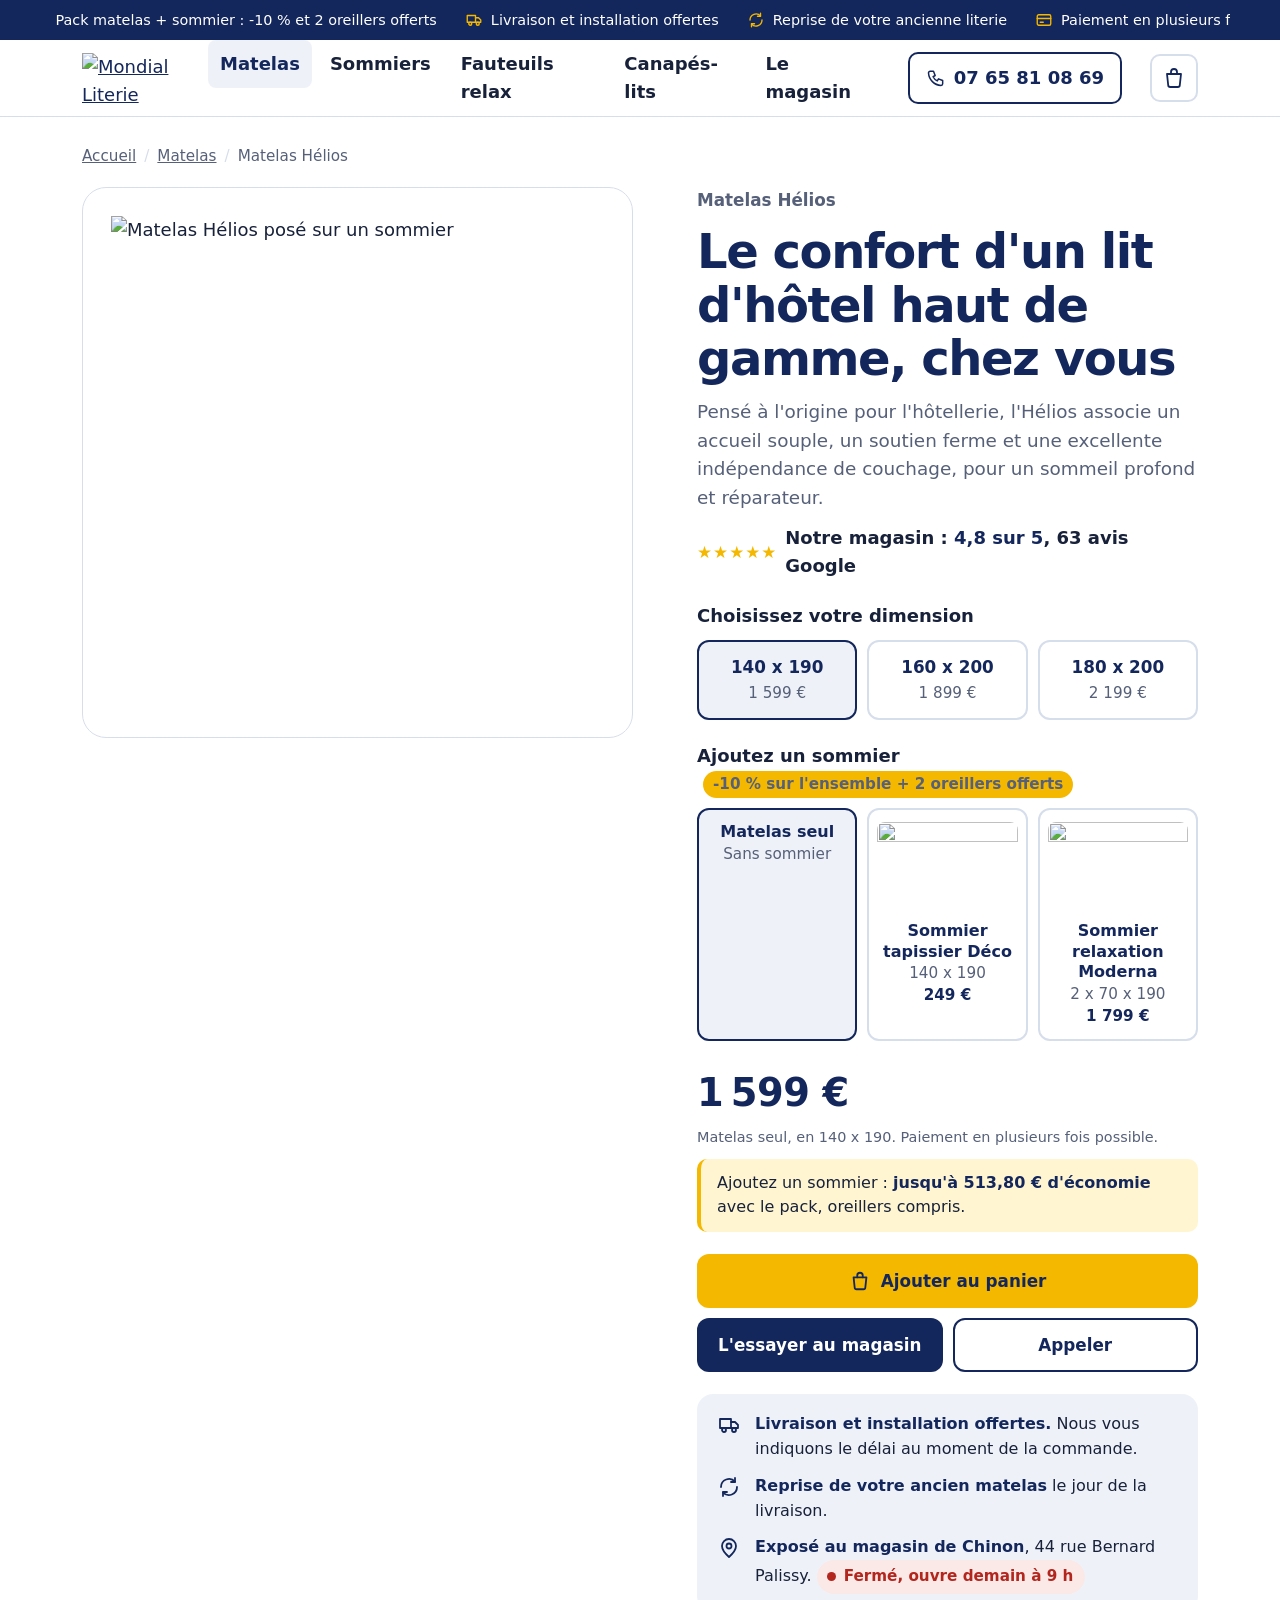
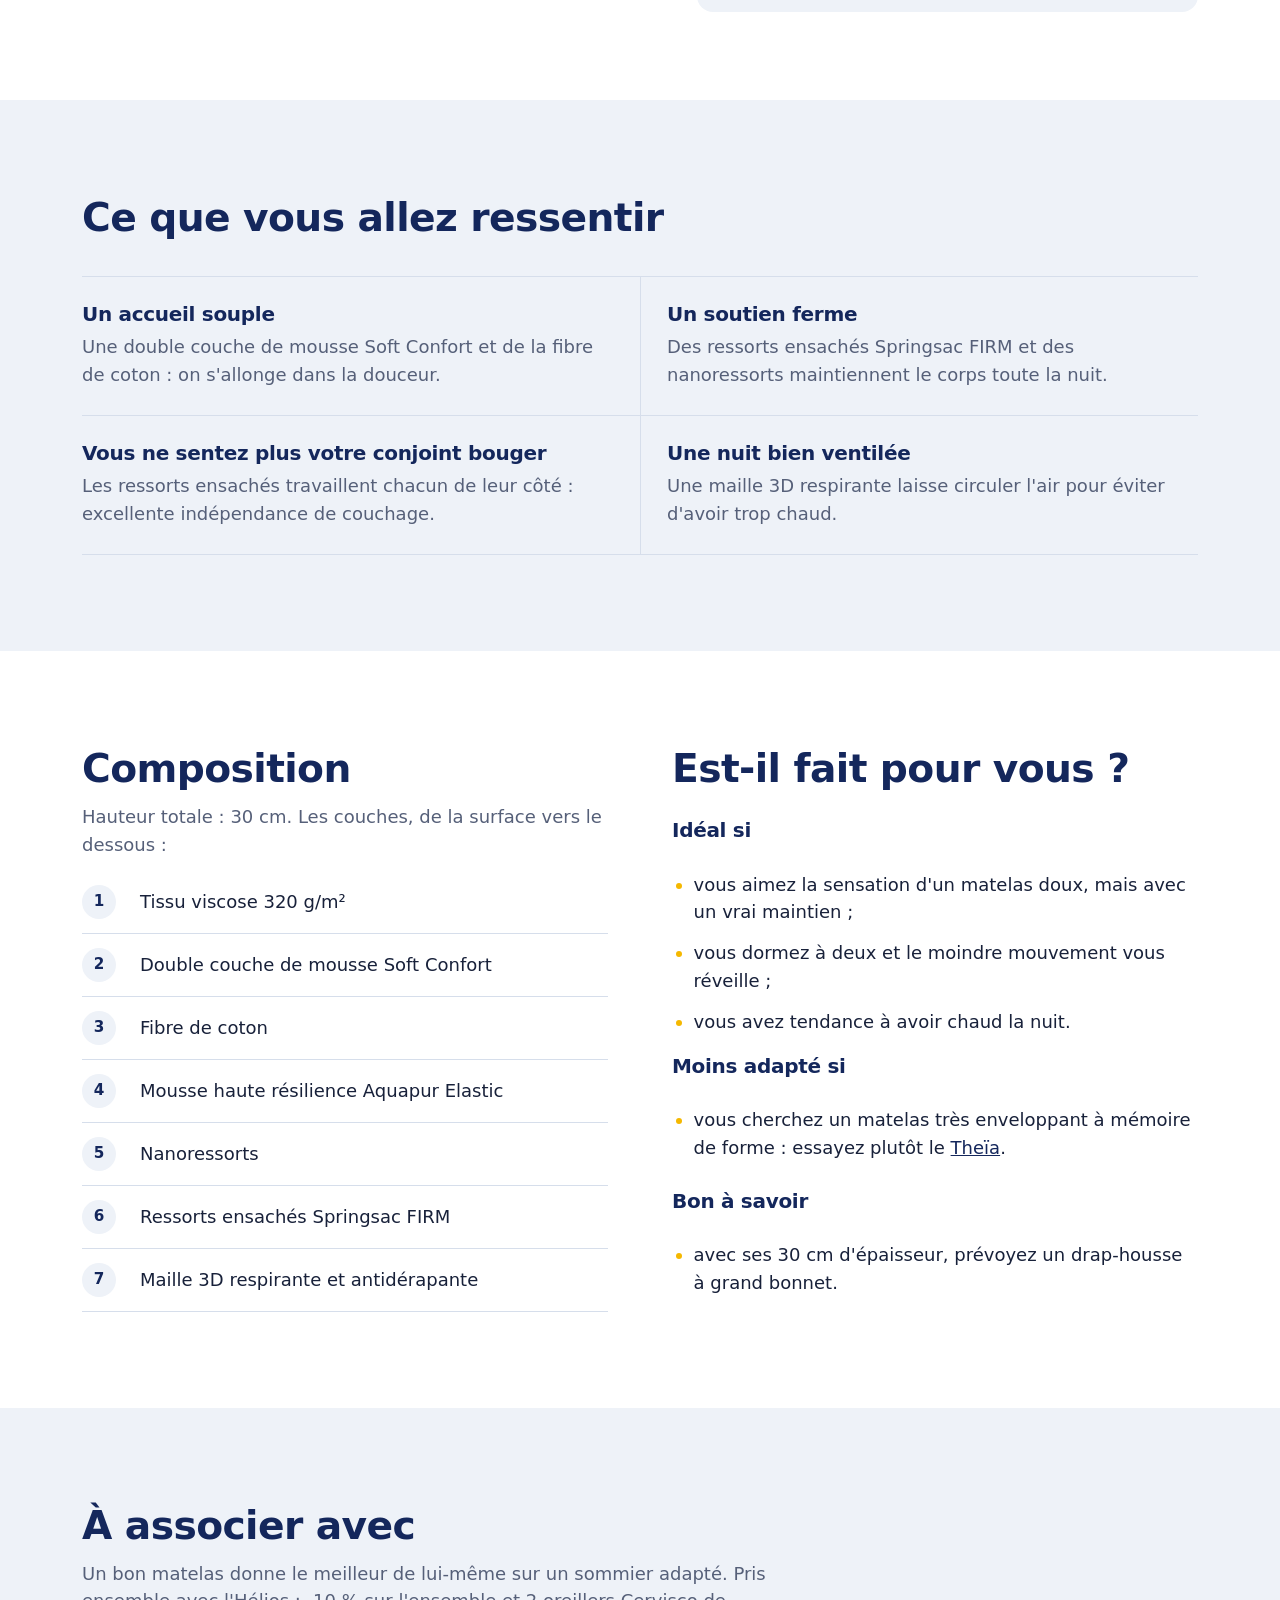
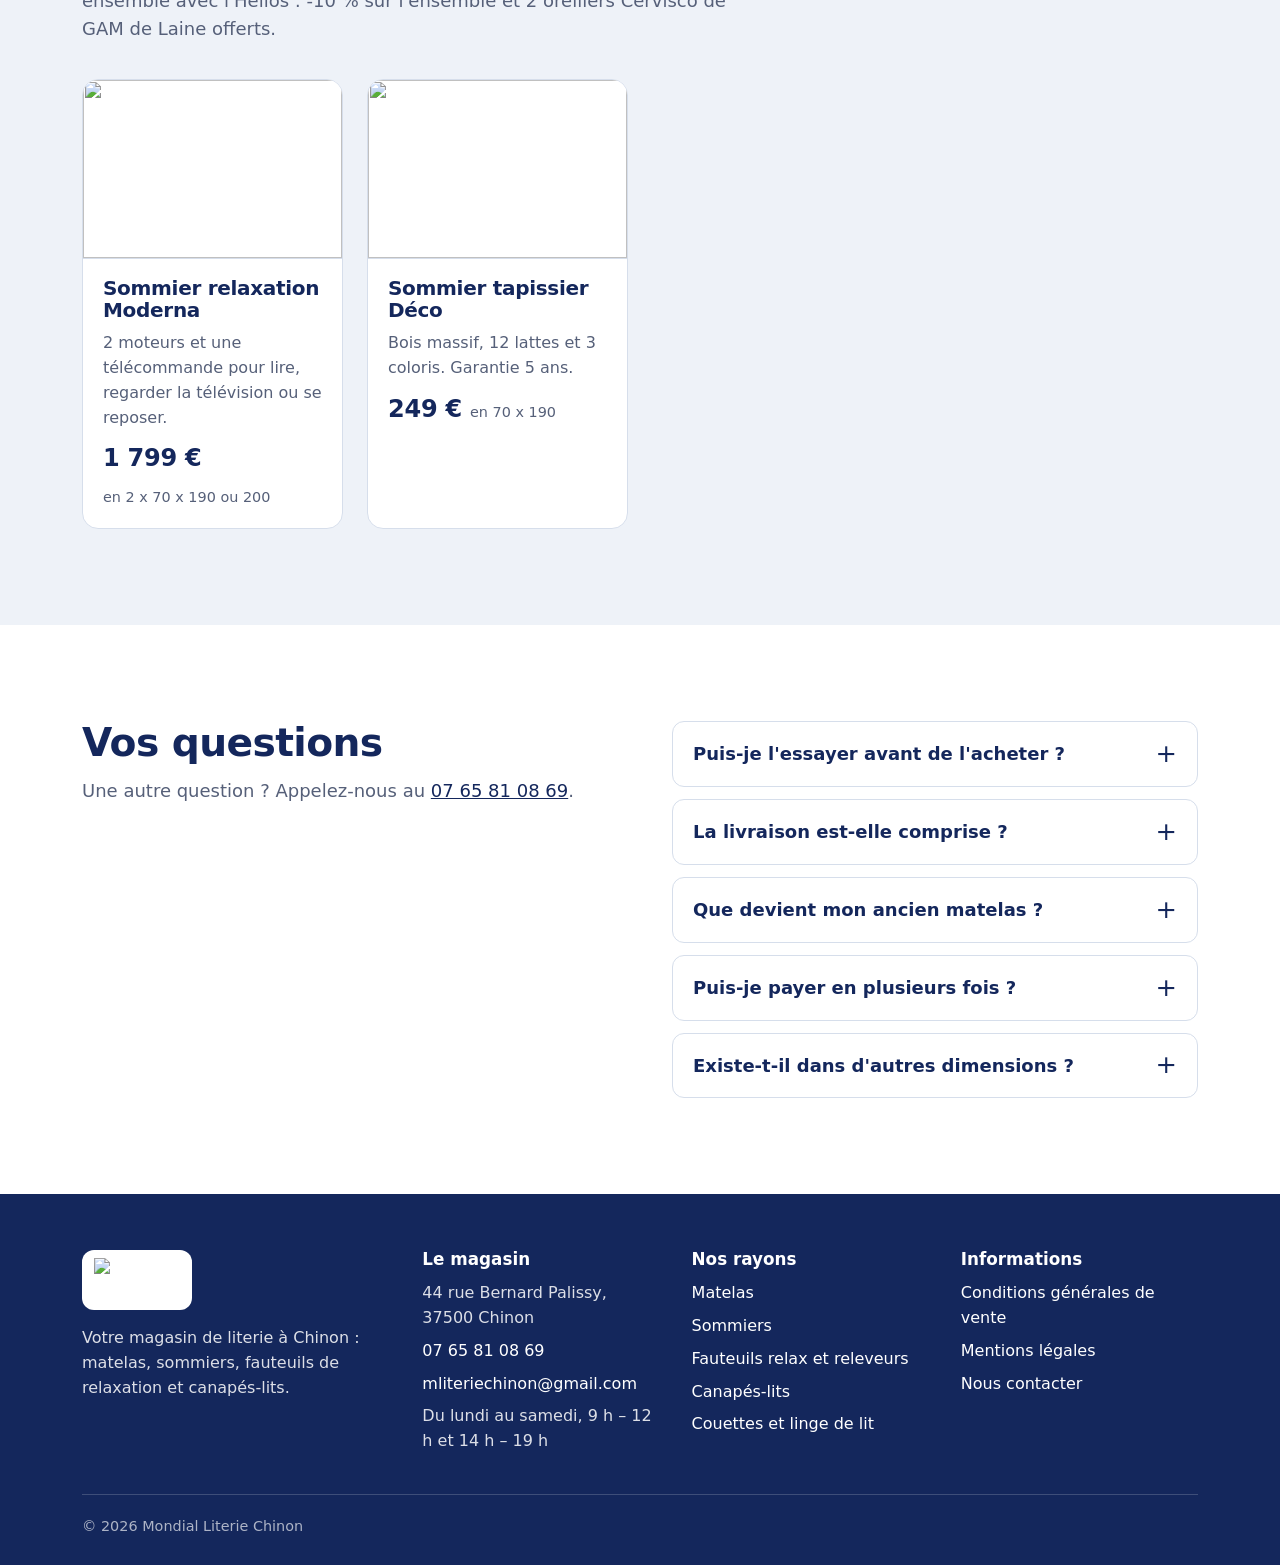
==== commit d1c6f63a: "Add files via upload" ====
--- a/matelas-helios.html
+++ b/matelas-helios.html
@@ -516,12 +516,145 @@
   .fiche__visuel { position: static; aspect-ratio: 4 / 3; }
 }
 
+/* ---------- Panier : icône d'en-tête ---------- */
+.entete__panier {
+  position: relative; flex: none;
+  display: inline-grid; place-items: center; width: 48px; height: 48px;
+  border-radius: 10px; border: 2px solid var(--trait); color: var(--nuit);
+}
+.entete__panier:hover { border-color: var(--nuit); }
+.entete__panier svg { width: 24px; height: 24px; }
+.entete__compte {
+  position: absolute; top: -8px; right: -8px;
+  min-width: 22px; height: 22px; padding: 0 6px; border-radius: 999px;
+  display: grid; place-items: center;
+  background: var(--etoile); color: var(--nuit); font-size: .8rem; font-weight: 800;
+}
+.entete__compte[hidden] { display: none; }
+@media (max-width: 980px) {
+  .entete__panier { margin-left: auto; }
+  .entete__menu { margin-left: 0; }
+}
+
+/* ---------- Pack matelas + sommier ---------- */
+.pastille-offre {
+  display: inline-block; margin-left: 6px; padding: 2px 10px; border-radius: 999px;
+  background: var(--etoile); color: var(--nuit); font-size: .85rem; font-weight: 700; vertical-align: middle;
+}
+.sommiers__liste { display: grid; grid-template-columns: repeat(3, minmax(0, 1fr)); gap: 10px; }
+.sommier {
+  position: relative; display: grid; align-content: start; gap: 8px; cursor: pointer;
+  padding: 10px; border-radius: 12px; border: 2px solid var(--trait); background: var(--blanc);
+}
+.sommier:hover { border-color: var(--nuit); }
+.sommier input { position: absolute; opacity: 0; pointer-events: none; }
+.sommier:has(input:checked) { border-color: var(--nuit); background: var(--drap); }
+.sommier:has(input:focus-visible) { outline: 3px solid var(--etoile); outline-offset: 2px; }
+.sommier img { width: 100%; aspect-ratio: 289 / 199; object-fit: cover; border-radius: 8px; background: var(--blanc); }
+.sommier__texte { display: grid; gap: 2px; font-size: .95rem; line-height: 1.3; }
+.sommier__texte strong { color: var(--nuit); font-size: 1rem; }
+.sommier__texte span { color: var(--ardoise); }
+.sommier__prix { font-weight: 700; color: var(--nuit) !important; }
+.sommier.est-indisponible { opacity: .5; cursor: not-allowed; }
+.sommier.est-indisponible:hover { border-color: var(--trait); }
+@media (max-width: 560px) {
+  .sommiers__liste { grid-template-columns: minmax(0, 1fr); }
+  .sommier { grid-template-columns: 96px minmax(0, 1fr); align-items: center; }
+  .sommier img { width: 96px; }
+  .sommier:first-child { grid-template-columns: minmax(0, 1fr); }
+}
+
+.recap { display: grid; gap: 10px; }
+.incitation {
+  margin: 0; padding: 12px 16px; border-radius: 10px;
+  background: #fff5d1; border-left: 4px solid var(--etoile); font-size: 1rem;
+}
+.incitation strong { color: var(--nuit); }
+.pack { border: 2px solid var(--nuit); border-radius: var(--r-m); overflow: hidden; background: var(--blanc); }
+.pack__economie {
+  margin: 0; padding: 12px 18px; background: var(--etoile); color: var(--nuit);
+  font-weight: 700; font-size: 1.1rem;
+}
+.pack__economie strong { font-size: 1.5rem; font-weight: 800; margin-left: 4px; }
+.pack__lignes { list-style: none; margin: 0; padding: 4px 0; }
+.pack__lignes li {
+  display: flex; justify-content: space-between; gap: 16px;
+  padding: 9px 18px; font-size: 1rem; border-bottom: 1px solid var(--trait);
+}
+.pack__lignes li:last-child { border-bottom: 0; }
+.pack__lignes li span:last-child { white-space: nowrap; font-weight: 600; }
+.pack__remise span:last-child, .pack__offert span:last-child { color: var(--ouvert); font-weight: 800 !important; }
+.pack__lignes s, .pack__total s { color: var(--ardoise); font-weight: 500; margin-right: 6px; }
+.pack__total {
+  display: flex; justify-content: space-between; align-items: baseline; gap: 12px; flex-wrap: wrap;
+  padding: 14px 18px; background: var(--drap); font-weight: 700; color: var(--nuit);
+}
+.pack__total .prix { font-size: 2rem; }
+.pack__lignes--simple li { padding-left: 0; padding-right: 0; }
+
+.ajout-ok {
+  padding: 12px 16px; border-radius: 10px; background: #e3f3ea; color: var(--ouvert); font-weight: 700;
+}
+.ajout-ok a { color: var(--ouvert); margin-left: 6px; }
+
+/* ---------- Page panier ---------- */
+.panier { display: grid; grid-template-columns: minmax(0, 1.6fr) minmax(0, 1fr); gap: clamp(24px, 4vw, 48px); align-items: start; }
+.panier__articles { display: grid; gap: 16px; }
+.article-panier {
+  display: grid; grid-template-columns: 150px minmax(0, 1fr); gap: 20px; align-items: start;
+  padding: 18px; border: 1px solid var(--trait); border-radius: var(--r-m); background: var(--blanc);
+}
+.article-panier img { width: 150px; aspect-ratio: 289 / 199; object-fit: cover; border-radius: 10px; }
+.article-panier__corps { display: grid; gap: 8px; }
+.h3 { font-size: 1.25rem; font-weight: 700; }
+.article-panier__pied { display: flex; justify-content: space-between; align-items: baseline; gap: 12px; }
+.lien-bouton {
+  background: none; border: 0; padding: 4px 0; font: inherit; font-size: .95rem;
+  color: var(--ardoise); text-decoration: underline; cursor: pointer;
+}
+.lien-bouton:hover { color: var(--ferme); }
+.resume {
+  position: sticky; top: 100px; display: grid; gap: 16px;
+  padding: 22px; border-radius: var(--r-m); background: var(--drap);
+}
+.resume h2 { font-size: 1.4rem; }
+.resume__lignes { margin: 0; display: grid; gap: 0; }
+.resume__lignes div { display: flex; justify-content: space-between; gap: 12px; padding: 9px 0; border-bottom: 1px solid var(--trait); }
+.resume__lignes dt { color: var(--ardoise); }
+.resume__lignes dd { margin: 0; font-weight: 700; white-space: nowrap; }
+.resume__lignes .resume__remise dd { color: var(--ouvert); }
+.resume__total { display: flex; justify-content: space-between; align-items: baseline; font-weight: 800; color: var(--nuit); }
+.resume__total .prix { font-size: 2rem; }
+.resume__economie {
+  margin: 0; padding: 12px 16px; border-radius: 10px; background: var(--etoile); color: var(--nuit); font-weight: 700;
+}
+.resume__economie strong { font-size: 1.35rem; margin-left: 4px; }
+.resume__note { font-size: .95rem; color: var(--ardoise); }
+.panier-vide { display: grid; gap: 16px; justify-items: start; padding: 32px; border: 1px dashed var(--trait); border-radius: var(--r-m); }
+@media (max-width: 860px) {
+  .panier { grid-template-columns: minmax(0, 1fr); }
+  .resume { position: static; }
+}
+@media (max-width: 520px) {
+  .article-panier { grid-template-columns: minmax(0, 1fr); }
+  .article-panier img { width: 100%; }
+}
+.encart-pack {
+  margin: 4px 0 0; padding: 12px 16px; border-radius: 10px; max-width: 72ch;
+  background: #fff5d1; border-left: 4px solid var(--etoile); font-size: 1rem;
+}
+.encart-pack strong { color: var(--nuit); }
+.encart-pack a { font-weight: 700; margin-left: 4px; }
+
+[hidden] { display: none !important; }
+
 </style>
 </head>
 <body>
 
 <div class="bandeau">
   <ul>
+    <li><svg viewBox="0 0 24 24" fill="none" stroke="currentColor" stroke-width="1.8" stroke-linecap="round" stroke-linejoin="round" aria-hidden="true"><path d="M12 3l2.6 5.6 6.1.7-4.5 4.2 1.2 6L12 16.6 6.6 19.5l1.2-6L3.3 9.3l6.1-.7z"/></svg>Pack matelas + sommier : -10&nbsp;% et 2 oreillers offerts</li>
     <li><svg viewBox="0 0 24 24" fill="none" stroke="currentColor" stroke-width="1.8" stroke-linecap="round" stroke-linejoin="round" aria-hidden="true"><path d="M3 6h11v9H3z"/><path d="M14 9h4l3 3v3h-7"/><circle cx="7" cy="17" r="2"/><circle cx="17" cy="17" r="2"/></svg>Livraison et installation offertes</li>
     <li><svg viewBox="0 0 24 24" fill="none" stroke="currentColor" stroke-width="1.8" stroke-linecap="round" stroke-linejoin="round" aria-hidden="true"><path d="M4 12a8 8 0 0 1 14-5.3"/><path d="M18 3v4h-4"/><path d="M20 12a8 8 0 0 1-14 5.3"/><path d="M6 21v-4h4"/></svg>Reprise de votre ancienne literie</li>
     <li><svg viewBox="0 0 24 24" fill="none" stroke="currentColor" stroke-width="1.8" stroke-linecap="round" stroke-linejoin="round" aria-hidden="true"><rect x="3" y="5" width="18" height="14" rx="2"/><path d="M3 10h18"/><path d="M7 15h4"/></svg>Paiement en plusieurs fois</li>
@@ -541,6 +674,7 @@
       </ul>
     </nav>
     <a class="entete__tel" href="tel:+33765810869"><svg viewBox="0 0 24 24" fill="none" stroke="currentColor" stroke-width="1.8" stroke-linecap="round" stroke-linejoin="round" aria-hidden="true"><path d="M5 4h4l2 5-2.5 1.5a11 11 0 0 0 5 5L15 13l5 2v4a2 2 0 0 1-2 2A16 16 0 0 1 3 6a2 2 0 0 1 2-2"/></svg>07 65 81 08 69</a>
+    <a class="entete__panier" href="panier.html"><svg viewBox="0 0 24 24" fill="none" stroke="currentColor" stroke-width="1.8" stroke-linecap="round" stroke-linejoin="round" aria-hidden="true"><path d="M5 8h14l-1.2 11.1a2 2 0 0 1-2 1.9H8.2a2 2 0 0 1-2-1.9z"/><path d="M9 8V6a3 3 0 0 1 6 0v2"/></svg><span class="sr-only">Panier</span><span class="entete__compte" data-panier-compte hidden>0</span></a>
     <button class="entete__menu" type="button" aria-expanded="false" aria-controls="nav-principale"><span class="sr-only">Menu</span><svg viewBox="0 0 24 24" fill="none" stroke="currentColor" stroke-width="2" stroke-linecap="round" aria-hidden="true"><path d="M4 7h16M4 12h16M4 17h16"/></svg></button>
   </div>
 </header>
@@ -566,21 +700,28 @@
           <fieldset class="tailles">
             <legend>Choisissez votre dimension</legend>
             <div class="tailles__liste">
-              <label><input type="radio" name="taille" value="140 x 190" data-prix="1 599 €" data-url="https://www.mondial-literie.fr/matelas/40-391-helios.html#/1-dimensions-140_x_190" checked><strong>140 x 190</strong><span>1&nbsp;599&nbsp;€</span></label>
-              <label><input type="radio" name="taille" value="160 x 200" data-prix="1 899 €" data-url="https://www.mondial-literie.fr/matelas/40-392-helios.html#/14-dimensions-160_x_200"><strong>160 x 200</strong><span>1&nbsp;899&nbsp;€</span></label>
-              <label><input type="radio" name="taille" value="180 x 200" data-prix="2 199 €" data-url="https://www.mondial-literie.fr/matelas/40-393-helios.html#/16-dimensions-180_x_200"><strong>180 x 200</strong><span>2&nbsp;199&nbsp;€</span></label>
+              <label><input type="radio" name="taille" value="140 x 190" data-prix-num="1599" checked><strong>140 x 190</strong><span>1&nbsp;599&nbsp;€</span></label>
+              <label><input type="radio" name="taille" value="160 x 200" data-prix-num="1899"><strong>160 x 200</strong><span>1&nbsp;899&nbsp;€</span></label>
+              <label><input type="radio" name="taille" value="180 x 200" data-prix-num="2199"><strong>180 x 200</strong><span>2&nbsp;199&nbsp;€</span></label>
             </div>
           </fieldset>
 
-          <div class="fiche__prix">
-            <span class="prix" data-prix-affiche>1&nbsp;599&nbsp;€</span>
-            <span class="prix-mention">Matelas seul, en <span data-taille-affichee>140 x 190</span>. Paiement en plusieurs fois possible.</span>
-          </div>
+          <fieldset class="tailles sommiers" data-pack>
+            <legend>Ajoutez un sommier <span class="pastille-offre">-10&nbsp;% sur l'ensemble + 2 oreillers offerts</span></legend>
+            <div class="sommiers__liste">
+              <label class="sommier"><input type="radio" name="sommier" value="aucun" checked><span class="sommier__texte"><strong>Matelas seul</strong><span>Sans sommier</span></span></label>
+              <label class="sommier" data-sommier="tapissier"><input type="radio" name="sommier" value="tapissier"><img src="https://www.mondial-literie.fr/13-home_default/sommier-tapissier-deco-ht13-sable-gris-ou-anthracite.jpg" alt="" width="289" height="199" loading="lazy"><span class="sommier__texte"><strong>Sommier tapissier Déco</strong><span data-sommier-taille>140 x 190</span><span class="sommier__prix" data-sommier-prix>249&nbsp;€</span></span></label>
+              <label class="sommier" data-sommier="moderna"><input type="radio" name="sommier" value="moderna"><img src="https://www.mondial-literie.fr/110-home_default/sommier-relaxation-moderna.jpg" alt="" width="289" height="199" loading="lazy"><span class="sommier__texte"><strong>Sommier relaxation Moderna</strong><span data-sommier-taille>2 x 70 x 190</span><span class="sommier__prix" data-sommier-prix>1&nbsp;799&nbsp;€</span></span></label>
+            </div>
+          </fieldset>
+
+          <div class="recap" data-recap aria-live="polite"></div>
 
           <div class="fiche__actions">
-            <a class="btn btn--etoile btn--plein" href="https://www.google.com/maps/search/?api=1&amp;query=Mondial+Literie+Chinon&amp;query_place_id=ChIJGQJpkeFB_UcRWI64xJ6NoHA" target="_blank" rel="noopener"><svg viewBox="0 0 24 24" fill="none" stroke="currentColor" stroke-width="2" stroke-linecap="round" stroke-linejoin="round" aria-hidden="true"><path d="M12 21s-7-6.2-7-11a7 7 0 0 1 14 0c0 4.8-7 11-7 11z"/><circle cx="12" cy="10" r="2.5"/></svg>Venir l'essayer au magasin</a>
+            <button class="btn btn--etoile btn--plein" type="button" data-ajouter><svg viewBox="0 0 24 24" fill="none" stroke="currentColor" stroke-width="2" stroke-linecap="round" stroke-linejoin="round" aria-hidden="true"><path d="M5 8h14l-1.2 11.1a2 2 0 0 1-2 1.9H8.2a2 2 0 0 1-2-1.9z"/><path d="M9 8V6a3 3 0 0 1 6 0v2"/></svg>Ajouter au panier</button>
+            <div class="ajout-ok" data-ajout-ok role="status" hidden>Ajouté à votre panier. <a href="panier.html">Voir mon panier</a></div>
             <div class="fiche__actions-ligne">
-              <a class="btn btn--nuit" data-commander href="https://www.mondial-literie.fr/matelas/40-391-helios.html#/1-dimensions-140_x_190">Commander en ligne</a>
+              <a class="btn btn--nuit" href="https://www.google.com/maps/search/?api=1&amp;query=Mondial+Literie+Chinon&amp;query_place_id=ChIJGQJpkeFB_UcRWI64xJ6NoHA" target="_blank" rel="noopener">L'essayer au magasin</a>
               <a class="btn btn--contour" href="tel:+33765810869">Appeler</a>
             </div>
           </div>
@@ -660,7 +801,7 @@
     <div class="conteneur">
       <div class="entete-section">
         <h2 id="titre-associer">À associer avec</h2>
-        <p class="intro">Un bon matelas donne le meilleur de lui-même sur un sommier adapté.</p>
+        <p class="intro">Un bon matelas donne le meilleur de lui-même sur un sommier adapté. Pris ensemble avec l'Hélios : -10&nbsp;% sur l'ensemble et 2 oreillers Cervisco de GAM de Laine offerts.</p>
       </div>
       <div class="grille-produits">
         <article class="produit">
@@ -755,8 +896,8 @@
 </footer>
 
 <div class="barre-mobile">
-  <div class="barre-mobile__prix"><strong data-prix-affiche>1&nbsp;599&nbsp;€</strong><span data-taille-affichee>140 x 190</span></div>
-  <a class="btn btn--etoile" href="https://www.google.com/maps/search/?api=1&amp;query=Mondial+Literie+Chinon&amp;query_place_id=ChIJGQJpkeFB_UcRWI64xJ6NoHA" target="_blank" rel="noopener">Venir l'essayer</a>
+  <div class="barre-mobile__prix"><strong data-prix-affiche>1&nbsp;599&nbsp;€</strong><span data-libelle-court>140 x 190</span></div>
+  <button class="btn btn--etoile" type="button" data-ajouter>Ajouter au panier</button>
 </div>
 
 <script>
@@ -854,20 +995,196 @@
     });
   }
 
-  /* ---------- Choix de la taille (fiche produit) ---------- */
-  var tailles = document.querySelectorAll('input[name="taille"]');
-  if (tailles.length) {
-    var majTaille = function () {
-      var choisi = document.querySelector('input[name="taille"]:checked');
-      if (!choisi) return;
-      var prix = choisi.getAttribute("data-prix");
-      document.querySelectorAll("[data-prix-affiche]").forEach(function (el) { el.textContent = prix; });
-      document.querySelectorAll("[data-taille-affichee]").forEach(function (el) { el.textContent = choisi.value; });
-      var lien = document.querySelector("[data-commander]");
-      if (lien) lien.href = choisi.getAttribute("data-url");
+  /* ---------- Outils prix ---------- */
+  function euros(n) {
+    var entier = Math.round(n * 100) % 100 === 0;
+    return new Intl.NumberFormat("fr-FR", {
+      style: "currency", currency: "EUR",
+      minimumFractionDigits: entier ? 0 : 2, maximumFractionDigits: 2
+    }).format(n);
+  }
+  function arrondi(n) { return Math.round(n * 100) / 100; }
+
+  /* ---------- Panier (conservé dans le navigateur) ---------- */
+  var CLE_PANIER = "mlc-panier";
+  var panierMemoire = [];
+  function lirePanier() {
+    try { return JSON.parse(localStorage.getItem(CLE_PANIER) || "[]"); } catch (e) { return panierMemoire; }
+  }
+  function ecrirePanier(liste) {
+    panierMemoire = liste;
+    try { localStorage.setItem(CLE_PANIER, JSON.stringify(liste)); } catch (e) { /* stockage indisponible */ }
+    majCompteur();
+  }
+  function majCompteur() {
+    var n = lirePanier().length;
+    document.querySelectorAll("[data-panier-compte]").forEach(function (el) {
+      el.textContent = n;
+      el.hidden = n === 0;
+    });
+  }
+  majCompteur();
+
+  /* ---------- Offre pack matelas + sommier ---------- */
+  // Prix repris du site actuel. Valeur des oreillers : à remplacer par le prix de vente du magasin.
+  var REMISE_PACK = 0.10;
+  var OREILLERS = { libelle: "2 oreillers Cervisco de GAM de Laine", quantite: 2, prixUnitaire: 87 };
+  var SOMMIERS = {
+    tapissier: { nom: "Sommier tapissier Déco", prix: 249, tailles: { "140 x 190": "140 x 190", "160 x 200": "160 x 200" } },
+    moderna:   { nom: "Sommier relaxation Moderna", prix: 1799, tailles: { "140 x 190": "2 x 70 x 190", "160 x 200": "2 x 80 x 200", "180 x 200": "2 x 90 x 200" } }
+  };
+
+  function calculer(prixMatelas, taille, cleSommier) {
+    var r = { lignes: [{ libelle: "Matelas Hélios " + taille, prix: prixMatelas }], remise: 0, offerts: [], separes: prixMatelas, total: prixMatelas, economie: 0 };
+    var s = SOMMIERS[cleSommier];
+    if (s && s.tailles[taille]) {
+      r.lignes.push({ libelle: s.nom + " " + s.tailles[taille], prix: s.prix });
+      r.separes = prixMatelas + s.prix;
+      r.remise = arrondi(r.separes * REMISE_PACK);
+      r.total = arrondi(r.separes - r.remise);
+      var valeur = OREILLERS.quantite * OREILLERS.prixUnitaire;
+      r.offerts.push({ libelle: OREILLERS.libelle, valeur: valeur });
+      r.economie = arrondi(r.remise + valeur);
+    }
+    return r;
+  }
+
+  var pack = document.querySelector("[data-pack]");
+  if (pack) {
+    var recap = document.querySelector("[data-recap]");
+    var dernierCalcul = null;
+
+    var maj = function () {
+      var t = document.querySelector('input[name="taille"]:checked');
+      var taille = t.value, prixMatelas = parseFloat(t.getAttribute("data-prix-num"));
+      // sommiers disponibles dans cette taille
+      Object.keys(SOMMIERS).forEach(function (cle) {
+        var label = pack.querySelector('[data-sommier="' + cle + '"]');
+        var input = label.querySelector("input");
+        var dispo = !!SOMMIERS[cle].tailles[taille];
+        input.disabled = !dispo;
+        label.classList.toggle("est-indisponible", !dispo);
+        label.querySelector("[data-sommier-taille]").textContent = dispo ? SOMMIERS[cle].tailles[taille] : "Non disponible en " + taille;
+        if (!dispo && input.checked) pack.querySelector('input[value="aucun"]').checked = true;
+      });
+      var cleSommier = pack.querySelector('input[name="sommier"]:checked').value;
+      var c = calculer(prixMatelas, taille, cleSommier);
+      dernierCalcul = { taille: taille, cleSommier: cleSommier, calcul: c };
+
+      if (c.remise === 0) {
+        // meilleure économie possible avec un sommier, pour inciter
+        var meilleure = 0;
+        Object.keys(SOMMIERS).forEach(function (cle) {
+          var essai = calculer(prixMatelas, taille, cle);
+          if (essai.economie > meilleure) meilleure = essai.economie;
+        });
+        recap.innerHTML =
+          '<div class="fiche__prix"><span class="prix">' + euros(c.total) + '</span>' +
+          '<span class="prix-mention">Matelas seul, en ' + taille + '. Paiement en plusieurs fois possible.</span></div>' +
+          '<p class="incitation">Ajoutez un sommier : <strong>jusqu\'à ' + euros(meilleure) + ' d\'économie</strong> avec le pack, oreillers compris.</p>';
+      } else {
+        recap.innerHTML =
+          '<div class="pack">' +
+            '<p class="pack__economie">Vous économisez <strong>' + euros(c.economie) + '</strong></p>' +
+            '<ul class="pack__lignes">' +
+              c.lignes.map(function (l) { return '<li><span>' + l.libelle + '</span><span>' + euros(l.prix) + '</span></li>'; }).join("") +
+              '<li class="pack__remise"><span>Remise pack -10 %</span><span>-' + euros(c.remise) + '</span></li>' +
+              c.offerts.map(function (o) { return '<li class="pack__offert"><span>' + o.libelle + '</span><span><s>' + euros(o.valeur) + '</s> Offerts</span></li>'; }).join("") +
+            '</ul>' +
+            '<div class="pack__total"><span>Prix du pack</span><span><s>' + euros(c.separes) + '</s> <strong class="prix">' + euros(c.total) + '</strong></span></div>' +
+          '</div>' +
+          '<p class="prix-mention">Paiement en plusieurs fois possible. Remise de 10 % appliquée sur le matelas et le sommier achetés ensemble.</p>';
+      }
+      document.querySelectorAll("[data-prix-affiche]").forEach(function (el) { el.textContent = euros(c.total); });
+      document.querySelectorAll("[data-libelle-court]").forEach(function (el) {
+        el.textContent = c.remise ? "Pack, " + euros(c.economie) + " d'économie" : taille;
+      });
     };
-    tailles.forEach(function (t) { t.addEventListener("change", majTaille); });
-    majTaille();
+
+    document.querySelectorAll('input[name="taille"], input[name="sommier"]').forEach(function (i) {
+      i.addEventListener("change", function () {
+        maj();
+        var ok = document.querySelector("[data-ajout-ok]");
+        if (ok) ok.hidden = true;
+      });
+    });
+    maj();
+
+    document.querySelectorAll("[data-ajouter]").forEach(function (bouton) {
+      bouton.addEventListener("click", function () {
+        var d = dernierCalcul, c = d.calcul;
+        var article = {
+          id: Date.now(),
+          titre: c.remise ? "Pack Hélios + " + SOMMIERS[d.cleSommier].nom : "Matelas Hélios",
+          image: "https://www.mondial-literie.fr/79-home_default/helios.jpg",
+          lignes: c.lignes, remise: c.remise, offerts: c.offerts, separes: c.separes, total: c.total, economie: c.economie
+        };
+        var liste = lirePanier(); liste.push(article); ecrirePanier(liste);
+        var ok = document.querySelector("[data-ajout-ok]");
+        if (ok) { ok.hidden = false; }
+        if (window.matchMedia("(max-width: 760px)").matches && ok) ok.scrollIntoView({ block: "center" });
+      });
+    });
+  }
+
+  /* ---------- Page panier ---------- */
+  var zonePanier = document.querySelector("[data-panier]");
+  if (zonePanier) {
+    var afficherPanier = function () {
+      var liste = lirePanier();
+      var resume = document.querySelector("[data-panier-resume]");
+      if (!liste.length) {
+        zonePanier.innerHTML = '<div class="panier-vide"><h2>Votre panier est vide</h2><p class="intro">Découvrez nos matelas, et profitez du pack matelas + sommier : -10 % et 2 oreillers offerts.</p><a class="btn btn--etoile" href="matelas.html">Voir nos matelas</a></div>';
+        resume.hidden = true;
+        return;
+      }
+      resume.hidden = false;
+      zonePanier.innerHTML = liste.map(function (a) {
+        return '<article class="article-panier">' +
+          '<img src="' + a.image + '" alt="" width="289" height="199">' +
+          '<div class="article-panier__corps">' +
+            '<h2 class="h3">' + a.titre + '</h2>' +
+            '<ul class="pack__lignes pack__lignes--simple">' +
+              a.lignes.map(function (l) { return '<li><span>' + l.libelle + '</span><span>' + euros(l.prix) + '</span></li>'; }).join("") +
+              (a.remise ? '<li class="pack__remise"><span>Remise pack -10 %</span><span>-' + euros(a.remise) + '</span></li>' : "") +
+              a.offerts.map(function (o) { return '<li class="pack__offert"><span>' + o.libelle + '</span><span><s>' + euros(o.valeur) + '</s> Offerts</span></li>'; }).join("") +
+            '</ul>' +
+            '<div class="article-panier__pied"><button class="lien-bouton" type="button" data-retirer="' + a.id + '">Retirer</button><strong class="prix">' + euros(a.total) + '</strong></div>' +
+          '</div>' +
+        '</article>';
+      }).join("");
+
+      var separes = 0, total = 0, remises = 0, offerts = 0;
+      liste.forEach(function (a) {
+        separes += a.separes; total += a.total; remises += a.remise;
+        a.offerts.forEach(function (o) { offerts += o.valeur; });
+      });
+      var economie = arrondi(remises + offerts);
+      resume.querySelector("[data-r-separes]").textContent = euros(arrondi(separes));
+      resume.querySelector("[data-r-remises]").textContent = remises ? "-" + euros(arrondi(remises)) : euros(0);
+      resume.querySelector("[data-r-offerts]").textContent = offerts ? euros(offerts) + " offerts" : "—";
+      resume.querySelector("[data-r-total]").textContent = euros(arrondi(total));
+      var eco = resume.querySelector("[data-r-economie]");
+      eco.hidden = economie === 0;
+      eco.querySelector("strong").textContent = euros(economie);
+
+      // demande envoyée au magasin par e-mail (aucun paiement en ligne)
+      var corps = "Bonjour,\n\nJe souhaite commander :\n\n" + liste.map(function (a) {
+        return "- " + a.titre + " : " + a.lignes.map(function (l) { return l.libelle; }).join(" + ") +
+          (a.offerts.length ? " + " + a.offerts.map(function (o) { return o.libelle + " offerts"; }).join(", ") : "") +
+          " = " + euros(a.total);
+      }).join("\n") + "\n\nTotal : " + euros(arrondi(total)) + "\n\nMon nom :\nMon téléphone :\nMa commune de livraison :\n\nMerci de me rappeler pour confirmer la livraison et le règlement.";
+      resume.querySelector("[data-commander-mail]").href = "mailto:mliteriechinon@gmail.com?subject=" +
+        encodeURIComponent("Commande depuis le site") + "&body=" + encodeURIComponent(corps);
+    };
+    zonePanier.addEventListener("click", function (e) {
+      var b = e.target.closest("[data-retirer]");
+      if (!b) return;
+      var id = Number(b.getAttribute("data-retirer"));
+      ecrirePanier(lirePanier().filter(function (a) { return a.id !== id; }));
+      afficherPanier();
+    });
+    afficherPanier();
   }
 
   /* ---------- Guide « 3 questions » ---------- */
@@ -878,36 +1195,63 @@
       helios:  { nom: "Matelas Hélios",  lien: "matelas-helios.html", img: IMG + "79-home_default/helios.jpg",  prix: "dès 1 599 €", pourquoi: "Accueil souple et soutien ferme, ressorts ensachés" },
       pulsar:  { nom: "Matelas Pulsar",  lien: "matelas.html#pulsar",  img: IMG + "72-home_default/pulsar.jpg",  prix: "dès 1 099 €", pourquoi: "Ressorts 7 zones, soutien ferme" },
       theia:   { nom: "Matelas Theïa",   lien: "matelas.html#theia",   img: IMG + "73-home_default/theia.jpg",   prix: "dès 1 099 €", pourquoi: "Mémoire de forme et ressorts souples, accueil enveloppant" },
-      alpha:   { nom: "Matelas Alpha",   lien: "matelas.html#alpha",   img: IMG + "126-home_default/alpha.jpg",  prix: "dès 999 €",   pourquoi: "Renfort lombaire ciblé" },
+      alpha:   { nom: "Matelas Alpha",   lien: "matelas.html#alpha",   img: IMG + "126-home_default/alpha.jpg",  prix: "dès 999 €",   pourquoi: "Très ferme, avec renfort lombaire ciblé" },
+      orion:   { nom: "Matelas Orion",   lien: "matelas.html#orion",   img: IMG + "128-home_default/alpha.jpg",  prix: "dès 999 €",   pourquoi: "Ressorts et mousse, confort équilibré" },
       venus:   { nom: "Matelas Vénus",   lien: "matelas.html#venus",   img: IMG + "88-home_default/matelas-venus.jpg",   prix: "dès 805 €", pourquoi: "Soutien tonique, en moelleux, medium ou ferme" },
       jupiter: { nom: "Matelas Jupiter", lien: "matelas.html#jupiter", img: IMG + "89-home_default/matelas-jupiter.jpg", prix: "dès 805 €", pourquoi: "Soutien moelleux, effet nuage" }
     };
-    // Points attribués à chaque matelas selon les réponses
+    // Fermeté : 1 = moelleux, 2 = équilibré / medium, 3 = ferme.
+    // "niveaux" = versions dans lesquelles le matelas existe ; "principal" = son confort de référence.
+    var FERMETE = {
+      theia:   { niveaux: [1],       principal: 1 },
+      jupiter: { niveaux: [1, 2],    principal: 1 },
+      venus:   { niveaux: [1, 2, 3], principal: 2 },
+      alpha:   { niveaux: [3],       principal: 3 },
+      orion:   { niveaux: [2],       principal: 2 },
+      helios:  { niveaux: [2, 3],    principal: 3 },
+      pulsar:  { niveaux: [3],       principal: 3 }
+    };
+    var CIBLE = { moelleux: 1, equilibre: 2, ferme: 3 };
+    var VERSION = { 1: "moelleuse", 2: "medium", 3: "ferme" };
+    // Points complémentaires selon la position et la gêne (départagent les matelas compatibles)
     var POINTS = {
       position: {
-        dos:     { alpha: 2, helios: 2, pulsar: 1, venus: 1 },
-        cote:    { theia: 3, jupiter: 2, helios: 1 },
-        ventre:  { pulsar: 3, alpha: 1, venus: 1 },
-        change:  { helios: 2, venus: 2, theia: 1 }
+        dos:     { alpha: 2, helios: 2, orion: 2, pulsar: 1, venus: 1 },
+        cote:    { theia: 2, jupiter: 2, orion: 1, helios: 1, venus: 1 },
+        ventre:  { pulsar: 2, alpha: 1, venus: 1 },
+        change:  { helios: 2, venus: 2, orion: 2, theia: 1 }
       },
       gene: {
-        dos:      { alpha: 3, pulsar: 2, helios: 1 },
-        chaleur:  { helios: 3, pulsar: 1, theia: 1, alpha: 1 },
+        dos:        { alpha: 3, pulsar: 2, helios: 1 },
+        chaleur:    { helios: 3, pulsar: 1, theia: 1, alpha: 1 },
         partenaire: { helios: 3, pulsar: 1, theia: 1 },
-        confort:  { helios: 1, venus: 1, jupiter: 1, theia: 1 }
-      },
-      sensation: {
-        ferme:      { pulsar: 3, alpha: 2, helios: 2, venus: 1 },
-        equilibre:  { venus: 3, helios: 2, alpha: 1 },
-        moelleux:   { theia: 3, jupiter: 3 }
+        confort:    { helios: 1, venus: 1, orion: 1, jupiter: 1, theia: 1 }
       }
     };
     var CONSEILS = {
       cote: "Sur le côté, un accueil plus souple laisse l'épaule et la hanche s'enfoncer légèrement.",
-      ventre: "Sur le ventre, un soutien ferme évite que le bassin ne s'affaisse.",
+      ventre: "Sur le ventre, un bon soutien évite que le bassin ne s'affaisse.",
       dos: "Sur le dos, un bon maintien du creux des reins est la priorité.",
-      change: "Si vous changez souvent de position, visez un confort polyvalent, ni trop ferme ni trop souple."
+      change: "Si vous changez souvent de position, un confort polyvalent vous facilitera les mouvements."
     };
+    var NUANCES = {
+      "ventre-1": " Attention : sur le ventre, un matelas très moelleux peut creuser le dos. Essayez aussi une version medium.",
+      "cote-3": " Attention : sur le côté, un matelas très ferme peut appuyer sur l'épaule. Comparez avec une version plus souple."
+    };
+
+    function suggerer(reponses) {
+      var cible = CIBLE[reponses.sensation];
+      var scores = {};
+      Object.keys(FERMETE).forEach(function (cle) {
+        var f = FERMETE[cle];
+        if (f.niveaux.indexOf(cible) === -1) return; // incompatible avec la sensation demandée
+        var score = f.principal === cible ? 3 : (f.niveaux.length > 2 ? 1 : 2);
+        score += (POINTS.position[reponses.position] || {})[cle] || 0;
+        score += (POINTS.gene[reponses.gene] || {})[cle] || 0;
+        scores[cle] = score;
+      });
+      return Object.keys(scores).sort(function (a, b) { return scores[b] - scores[a]; }).slice(0, 2);
+    }
 
     var resultat = document.getElementById("guide-resultat");
     var aide = guide.querySelector(".guide__aide");
@@ -920,21 +1264,18 @@
         aide.textContent = "Répondez aux 3 questions pour voir nos conseils.";
         return;
       }
-      var scores = {};
-      Object.keys(reponses).forEach(function (q) {
-        var pts = POINTS[q][reponses[q]] || {};
-        Object.keys(pts).forEach(function (m) { scores[m] = (scores[m] || 0) + pts[m]; });
-      });
-      var classement = Object.keys(scores).sort(function (a, b) { return scores[b] - scores[a]; }).slice(0, 2);
+      var cible = CIBLE[reponses.sensation];
+      var classement = suggerer(reponses);
       var cartes = classement.map(function (cle) {
         var m = MATELAS[cle];
+        var nom = m.nom + ((cle === "venus" || cle === "jupiter") ? ", version " + VERSION[cible] : "");
         return '<a class="reco" href="' + m.lien + '"><img src="' + m.img + '" alt="" width="96" height="66" loading="lazy">' +
-          '<div><strong>' + m.nom + '</strong><span>' + m.pourquoi + '</span><br><span>' + m.prix + '</span></div></a>';
+          '<div><strong>' + nom + '</strong><span>' + m.pourquoi + '</span><br><span>' + m.prix + '</span></div></a>';
       }).join("");
       resultat.innerHTML =
         '<div class="resultat">' +
           '<h3>Nos deux suggestions pour vous</h3>' +
-          '<p class="intro">' + CONSEILS[reponses.position] + ' Le mieux reste de les comparer allongé : venez les essayer au magasin, un conseiller affinera avec vous.</p>' +
+          '<p class="intro">' + CONSEILS[reponses.position] + (NUANCES[reponses.position + "-" + cible] || "") + ' Le mieux reste de les comparer allongé : venez les essayer au magasin, un conseiller affinera avec vous.</p>' +
           '<div class="resultat__produits">' + cartes + '</div>' +
           '<div class="heros__actions">' +
             '<a class="btn btn--etoile" href="https://www.google.com/maps/search/?api=1&query=Mondial+Literie+Chinon&query_place_id=ChIJGQJpkeFB_UcRWI64xJ6NoHA" target="_blank" rel="noopener">Venir les essayer</a>' +
